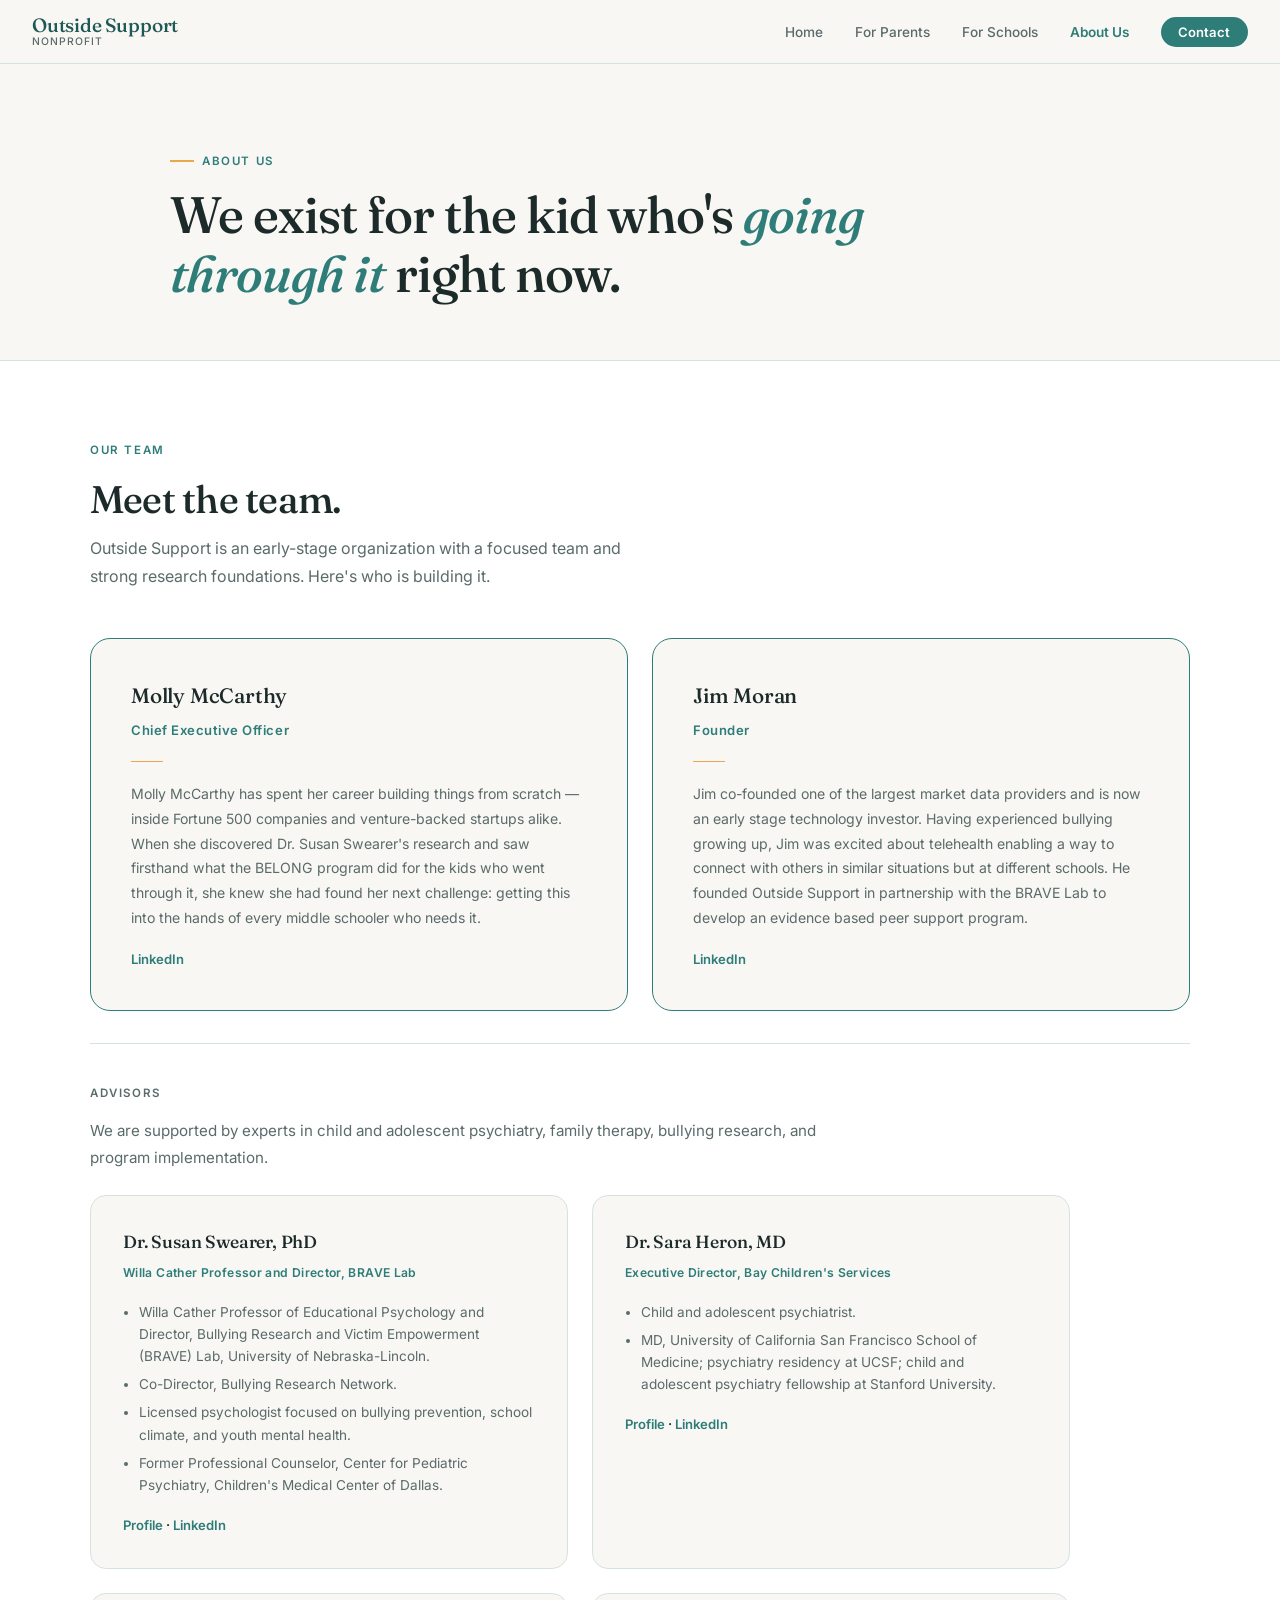
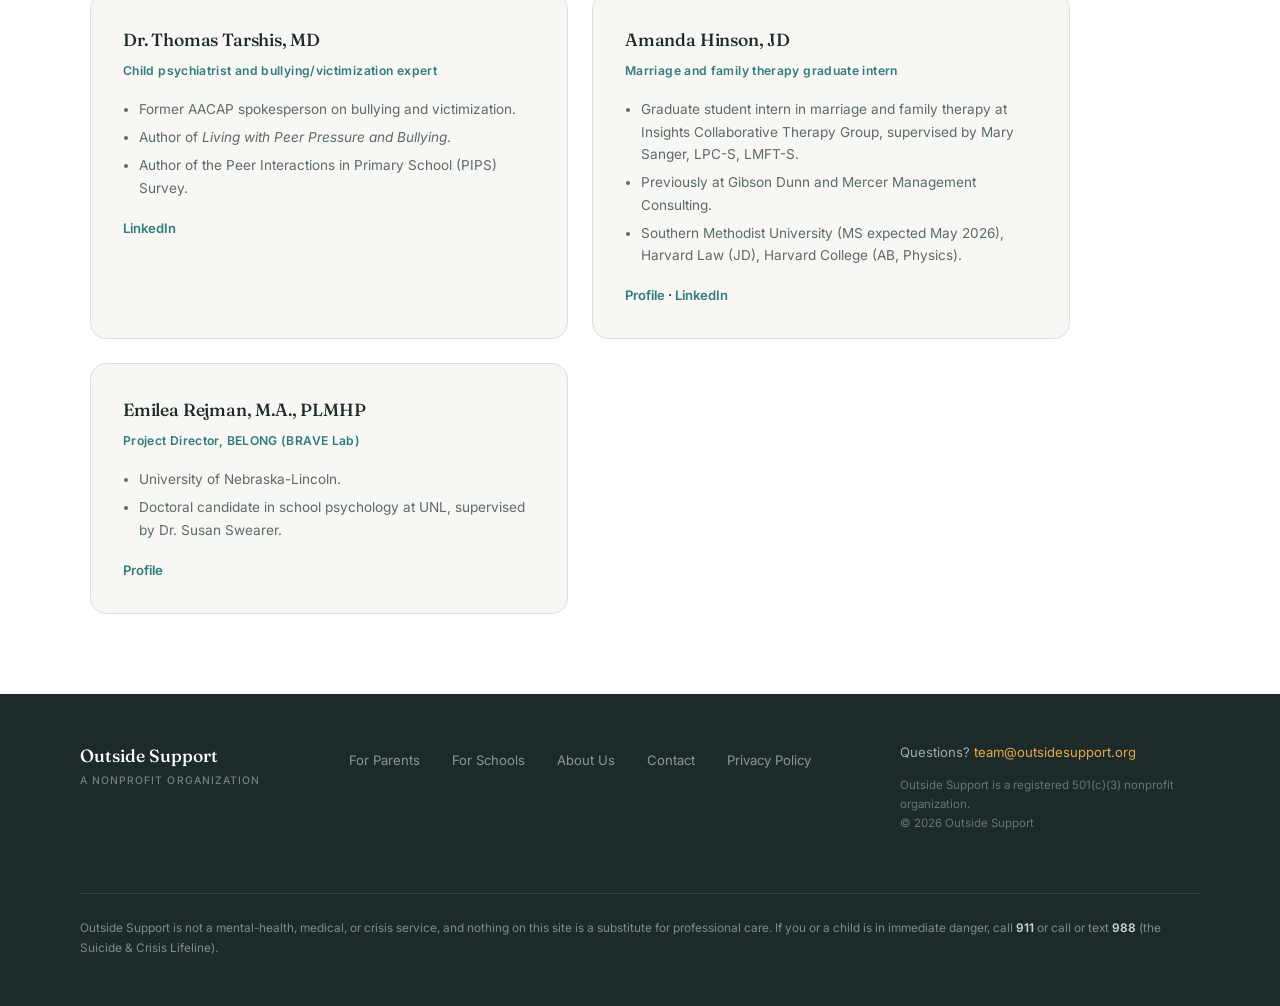
==== outside-support-about.html @ c8a6f2fc "Add crisis / not-a-provider disclaimer band to footer" ====
<!DOCTYPE html>
<html lang="en">
<head>
  <meta charset="UTF-8" />
  <meta name="viewport" content="width=device-width, initial-scale=1.0" />
  <title>About Us — Outside Support</title>
  <link href="https://fonts.googleapis.com/css2?family=Fraunces:ital,opsz,wght@0,9..144,300;0,9..144,500;0,9..144,600;1,9..144,300&family=Inter:wght@300;400;500;600&display=swap" rel="stylesheet" />
  <link rel="icon" type="image/png" href="favicon.png" />
  <link rel="stylesheet" href="contact.css" />
  <script src="contact-config.js" defer></script>
  <script src="contact.js" defer></script>
  <style>
    *, *::before, *::after { box-sizing: border-box; margin: 0; padding: 0; }

    :root {
      --teal:       #2E7D78;
      --teal-dark:  #1F5956;
      --teal-light: #E8F4F3;
      --amber:      #E8A84C;
      --amber-soft: #FDF3E3;
      --off-white:  #F9F7F4;
      --charcoal:   #1C2B2A;
      --mid-gray:   #5A6B6A;
      --rule:       #D4E3E2;
    }

    html { scroll-behavior: smooth; }
    body {
      font-family: 'Inter', sans-serif;
      background: var(--off-white);
      color: var(--charcoal);
      font-size: 16px;
      line-height: 1.6;
      -webkit-font-smoothing: antialiased;
    }

    /* ── NAV ── */
    nav {
      position: fixed;
      top: 0; left: 0; right: 0;
      z-index: 100;
      background: rgba(249,247,244,0.95);
      backdrop-filter: blur(8px);
      border-bottom: 1px solid var(--rule);
      padding: 0 2rem;
      height: 64px;
      display: flex;
      align-items: center;
      justify-content: space-between;
    }
    .nav-logo { display: flex; flex-direction: column; line-height: 1.1; text-decoration: none; }
    .nav-logo-main { font-family: 'Fraunces', serif; font-weight: 500; font-size: 1.2rem; color: var(--teal-dark); letter-spacing: -0.01em; }
    .nav-logo-sub { font-size: 0.65rem; font-weight: 500; letter-spacing: 0.1em; text-transform: uppercase; color: var(--mid-gray); }
    .nav-links { display: flex; align-items: center; gap: 2rem; list-style: none; }
    .nav-links a { text-decoration: none; font-size: 0.85rem; font-weight: 500; color: var(--mid-gray); transition: color 0.2s; }
    .nav-links a:hover { color: var(--teal); }
    .nav-links a.active { color: var(--teal); font-weight: 600; }
    .nav-cta { background: var(--teal); color: #fff !important; padding: 0.45rem 1.1rem; border-radius: 100px; font-size: 0.82rem !important; font-weight: 600 !important; transition: background 0.2s !important; }
    .nav-cta:hover { background: var(--teal-dark) !important; }

    /* ── PAGE HERO ── */
    .page-hero {
      margin-top: 64px;
      padding: 5.5rem 5rem 3.5rem;
      max-width: 1100px;
      margin-left: auto;
      margin-right: auto;
    }
    .page-eyebrow {
      font-size: 0.72rem;
      font-weight: 600;
      letter-spacing: 0.14em;
      text-transform: uppercase;
      color: var(--teal);
      margin-bottom: 1rem;
      display: flex;
      align-items: center;
      gap: 0.5rem;
    }
    .page-eyebrow::before { content: ''; display: block; width: 24px; height: 2px; background: var(--amber); }
    .page-hero h1 {
      font-family: 'Fraunces', serif;
      font-size: clamp(2.2rem, 4vw, 3.2rem);
      font-weight: 500;
      line-height: 1.15;
      letter-spacing: -0.02em;
      color: var(--charcoal);
      max-width: 700px;
      margin-bottom: 0;
    }
    .page-hero h1 em { font-style: italic; color: var(--teal); }

    /* ── TEAM ── */
    .team-wrap {
      background: #fff;
      border-top: 1px solid var(--rule);
      padding: 5rem;
    }
    .team-inner { max-width: 1100px; margin: 0 auto; }
    .section-label {
      font-size: 0.72rem;
      font-weight: 600;
      letter-spacing: 0.14em;
      text-transform: uppercase;
      color: var(--teal);
      margin-bottom: 1rem;
    }
    .section-headline {
      font-family: 'Fraunces', serif;
      font-size: clamp(1.8rem, 3vw, 2.4rem);
      font-weight: 500;
      line-height: 1.2;
      letter-spacing: -0.02em;
      color: var(--charcoal);
      max-width: 580px;
      margin-bottom: 0.75rem;
    }
    .section-sub { font-size: 1rem; color: var(--mid-gray); max-width: 540px; line-height: 1.75; margin-bottom: 3rem; }

    .team-grid { display: grid; grid-template-columns: repeat(2, 1fr); gap: 1.5rem; }

    .team-card {
      background: var(--off-white);
      border: 1px solid var(--rule);
      border-radius: 20px;
      padding: 2.5rem;
      display: flex;
      flex-direction: column;
      gap: 0.5rem;
      transition: box-shadow 0.2s, transform 0.2s;
    }
    .team-card:hover { box-shadow: 0 8px 32px rgba(46,125,120,0.08); transform: translateY(-2px); }
    .team-card.featured { border-color: var(--teal); border-width: 1.5px; }
    .team-name { font-family: 'Fraunces', serif; font-size: 1.3rem; font-weight: 500; color: var(--charcoal); letter-spacing: -0.01em; }
    .team-title { font-size: 0.82rem; font-weight: 600; color: var(--teal); letter-spacing: 0.04em; }
    .team-divider { width: 32px; height: 1.5px; background: var(--amber); margin: 0.75rem 0; }
    .team-bio { font-size: 0.88rem; color: var(--mid-gray); line-height: 1.75; }
    .team-links { margin-top: 0.65rem; font-size: 0.82rem; font-weight: 600; }
    .team-links a { color: var(--teal); text-decoration: none; }
    .team-links a:hover { color: var(--teal-dark); }

    .advisors-section { margin-top: 2rem; }
    .advisors-label {
      font-size: 0.72rem;
      font-weight: 600;
      letter-spacing: 0.14em;
      text-transform: uppercase;
      color: var(--mid-gray);
      margin-bottom: 1.25rem;
      padding-top: 2.5rem;
      border-top: 1px solid var(--rule);
    }
    .advisors-intro { max-width: 760px; font-size: 0.95rem; color: var(--mid-gray); line-height: 1.75; margin: -0.25rem 0 1.5rem; }
    .advisors-grid { display: grid; grid-template-columns: repeat(2, minmax(0, 1fr)); max-width: 980px; gap: 1.5rem; }
    .advisor-card {
      background: var(--off-white);
      border: 1px solid var(--rule);
      border-radius: 16px;
      padding: 2rem;
      display: flex;
      flex-direction: column;
      gap: 0.4rem;
    }
    .advisor-name { font-family: 'Fraunces', serif; font-size: 1.1rem; font-weight: 500; color: var(--charcoal); letter-spacing: -0.01em; }
    .advisor-title { font-size: 0.76rem; font-weight: 600; color: var(--teal); letter-spacing: 0.03em; }
    .advisor-points { margin: 0.75rem 0 0; padding-left: 1rem; color: var(--mid-gray); font-size: 0.85rem; line-height: 1.65; }
    .advisor-points li + li { margin-top: 0.35rem; }
    .advisor-links { margin-top: 0.75rem; font-size: 0.82rem; font-weight: 600; }
    .advisor-links a { color: var(--teal); text-decoration: none; }
    .advisor-links a:hover { color: var(--teal-dark); }

    /* ── FOOTER ── */
    footer { background: var(--charcoal); color: rgba(255,255,255,0.6); padding: 3rem 5rem; display: flex; align-items: flex-start; justify-content: space-between; gap: 2rem; flex-wrap: wrap; }
    .footer-logo { font-family: 'Fraunces', serif; font-size: 1.1rem; font-weight: 500; color: #fff; }
    .footer-logo span { display: block; font-family: 'Inter', sans-serif; font-size: 0.65rem; font-weight: 500; letter-spacing: 0.1em; text-transform: uppercase; color: rgba(255,255,255,0.4); margin-top: 0.2rem; }
    .footer-links { display: flex; gap: 2rem; list-style: none; padding-top: 0.35rem; }
    .footer-links a { text-decoration: none; color: rgba(255,255,255,0.5); font-size: 0.82rem; transition: color 0.2s; }
    .footer-links a:hover { color: #fff; }
    .footer-contact { font-size: 0.82rem; max-width: 300px; }
    .footer-contact a { color: var(--amber); text-decoration: none; }

    /* ── RESPONSIVE ── */
    @media (max-width: 900px) {
      nav { padding: 0.7rem 1.25rem 0.85rem; height: auto; min-height: 64px; flex-wrap: wrap; align-items: flex-start; gap: 0.75rem; }
      .nav-logo { flex: 0 0 100%; }
      .nav-links { display: flex; width: 100%; flex-wrap: wrap; gap: 0.45rem 0.85rem; padding-bottom: 0.1rem; }
      .nav-links a { white-space: nowrap; font-size: 0.76rem; }

      .page-hero { margin-top: 124px; padding: 3.5rem 1.75rem 2.5rem; }
      .team-wrap { padding: 4rem 1.75rem; }
      .team-grid { grid-template-columns: 1fr; }
      .advisors-grid { grid-template-columns: 1fr; }
      footer { padding: 2.5rem 1.75rem; flex-direction: column; align-items: flex-start; gap: 1.5rem; }
      .footer-links { flex-wrap: wrap; gap: 1rem; padding-top: 0; }
    }
  </style>
</head>
<body>

  <!-- NAV -->
  <nav>
    <a href="index.html" class="nav-logo">
      <span class="nav-logo-main">Outside Support</span>
      <span class="nav-logo-sub">Nonprofit</span>
    </a>
    <ul class="nav-links">
      <li><a href="index.html">Home</a></li>
      <li><a href="outside-support-for-parents.html">For Parents</a></li>
      <li><a href="outside-support-for-schools.html">For Schools</a></li>
      <li><a href="outside-support-about.html" class="active">About Us</a></li>
      <li><a href="outside-support-contact.html" class="nav-cta">Contact</a></li>
    </ul>
  </nav>

  <!-- PAGE HERO -->
  <div class="page-hero">
    <div class="page-eyebrow">About Us</div>
    <h1>We exist for the kid who's <em>going through it</em> right now.</h1>
  </div>

  <!-- TEAM -->
  <div class="team-wrap">
    <div class="team-inner">
      <div class="section-label">Our Team</div>
      <h2 class="section-headline">Meet the team.</h2>
      <p class="section-sub">Outside Support is an early-stage organization with a focused team and strong research foundations. Here's who is building it.</p>

      <div class="team-grid">
        <div class="team-card featured">
          <div class="team-name">Molly McCarthy</div>
          <div class="team-title">Chief Executive Officer</div>
          <div class="team-divider"></div>
          <p class="team-bio">Molly McCarthy has spent her career building things from scratch — inside Fortune 500 companies and venture-backed startups alike. When she discovered Dr. Susan Swearer's research and saw firsthand what the BELONG program did for the kids who went through it, she knew she had found her next challenge: getting this into the hands of every middle schooler who needs it.</p>
          <div class="team-links"><a href="https://www.linkedin.com/in/molly-mccarthy-b9b5912/" target="_blank" rel="noopener">LinkedIn</a></div>
        </div>

        <div class="team-card featured">
          <div class="team-name">Jim Moran</div>
          <div class="team-title">Founder</div>
          <div class="team-divider"></div>
          <p class="team-bio">Jim co-founded one of the largest market data providers and is now an early stage technology investor. Having experienced bullying growing up, Jim was excited about telehealth enabling a way to connect with others in similar situations but at different schools. He founded Outside Support in partnership with the BRAVE Lab to develop an evidence based peer support program.</p>
          <div class="team-links"><a href="https://www.linkedin.com/in/jamesdmoran/" target="_blank" rel="noopener">LinkedIn</a></div>
        </div>
      </div>

      <div class="advisors-section">
        <div class="advisors-label">Advisors</div>
        <p class="advisors-intro">We are supported by experts in child and adolescent psychiatry, family therapy, bullying research, and program implementation.</p>
        <div class="advisors-grid">

          <div class="advisor-card">
            <div class="advisor-name">Dr. Susan Swearer, PhD</div>
            <div class="advisor-title">Willa Cather Professor and Director, BRAVE Lab</div>
            <ul class="advisor-points">
              <li>Willa Cather Professor of Educational Psychology and Director, Bullying Research and Victim Empowerment (BRAVE) Lab, University of Nebraska-Lincoln.</li>
              <li>Co-Director, Bullying Research Network.</li>
              <li>Licensed psychologist focused on bullying prevention, school climate, and youth mental health.</li>
              <li>Former Professional Counselor, Center for Pediatric Psychiatry, Children's Medical Center of Dallas.</li>
            </ul>
            <div class="advisor-links"><a href="https://cehs.unl.edu/edpsych/person/susan-swearer/" target="_blank" rel="noopener">Profile</a> &middot; <a href="https://www.linkedin.com/in/susan-swearer-46585037/" target="_blank" rel="noopener">LinkedIn</a></div>
          </div>

          <div class="advisor-card">
            <div class="advisor-name">Dr. Sara Heron, MD</div>
            <div class="advisor-title">Executive Director, Bay Children's Services</div>
            <ul class="advisor-points">
              <li>Child and adolescent psychiatrist.</li>
              <li>MD, University of California San Francisco School of Medicine; psychiatry residency at UCSF; child and adolescent psychiatry fellowship at Stanford University.</li>
            </ul>
            <div class="advisor-links"><a href="https://baychildren.org/providers" target="_blank" rel="noopener">Profile</a> &middot; <a href="https://www.linkedin.com/in/sara-heron-445b471b9/" target="_blank" rel="noopener">LinkedIn</a></div>
          </div>

          <div class="advisor-card">
            <div class="advisor-name">Dr. Thomas Tarshis, MD</div>
            <div class="advisor-title">Child psychiatrist and bullying/victimization expert</div>
            <ul class="advisor-points">
              <li>Former AACAP spokesperson on bullying and victimization.</li>
              <li>Author of <em>Living with Peer Pressure and Bullying</em>.</li>
              <li>Author of the Peer Interactions in Primary School (PIPS) Survey.</li>
            </ul>
            <div class="advisor-links"><a href="https://www.linkedin.com/in/thomas-tarshis-116a204/" target="_blank" rel="noopener">LinkedIn</a></div>
          </div>

          <div class="advisor-card">
            <div class="advisor-name">Amanda Hinson, JD</div>
            <div class="advisor-title">Marriage and family therapy graduate intern</div>
            <ul class="advisor-points">
              <li>Graduate student intern in marriage and family therapy at Insights Collaborative Therapy Group, supervised by Mary Sanger, LPC-S, LMFT-S.</li>
              <li>Previously at Gibson Dunn and Mercer Management Consulting.</li>
              <li>Southern Methodist University (MS expected May 2026), Harvard Law (JD), Harvard College (AB, Physics).</li>
            </ul>
            <div class="advisor-links"><a href="https://www.insightstherapy.com/therapists/amanda-hinson" target="_blank" rel="noopener">Profile</a> &middot; <a href="https://www.linkedin.com/in/amandasharp/" target="_blank" rel="noopener">LinkedIn</a></div>
          </div>

          <div class="advisor-card">
            <div class="advisor-name">Emilea Rejman, M.A., PLMHP</div>
            <div class="advisor-title">Project Director, BELONG (BRAVE Lab)</div>
            <ul class="advisor-points">
              <li>University of Nebraska-Lincoln.</li>
              <li>Doctoral candidate in school psychology at UNL, supervised by Dr. Susan Swearer.</li>
            </ul>
            <div class="advisor-links"><a href="https://bravelab.unl.edu/sites/unl.edu.cehs.brave-lab/files/media/file/Rejman%20CV%202024-4.pdf" target="_blank" rel="noopener">Profile</a></div>
          </div>

        </div>
      </div>
    </div>
  </div>

  <!-- FOOTER -->
  <footer>
    <div class="footer-logo">
      Outside Support
      <span>A nonprofit organization</span>
    </div>
    <ul class="footer-links">
      <li><a href="outside-support-for-parents.html">For Parents</a></li>
      <li><a href="outside-support-for-schools.html">For Schools</a></li>
      <li><a href="outside-support-about.html">About Us</a></li>
      <li><a href="outside-support-contact.html">Contact</a></li>
      <li><a href="privacy.html">Privacy Policy</a></li>
    </ul>
    <div class="footer-contact">
      Questions? <a href="mailto:team@outsidesupport.org">team@outsidesupport.org</a>
      <div class="footer-legal">
        Outside Support is a registered 501(c)(3) nonprofit organization.<br>
        &copy; 2026 Outside Support
      </div>
    </div>
    <div class="footer-disclaimer">
      Outside Support is not a mental-health, medical, or crisis service, and nothing on this site is a substitute for professional care. If you or a child is in immediate danger, call <a href="tel:911">911</a> or call or text <a href="tel:988">988</a> (the Suicide &amp; Crisis Lifeline).
    </div>
  </footer>

</body>
</html>
---- contact.css ----
/* ── EMAIL CAPTURE FORM (shared) ── */
.email-capture-form {
  display: flex;
  gap: 0.75rem;
  align-items: stretch;
}

.email-capture-form input[type="email"] {
  flex: 1;
  min-width: 0;
  border: 1px solid var(--rule);
  border-radius: 100px;
  background: var(--off-white);
  color: var(--charcoal);
  font-family: 'Inter', sans-serif;
  font-size: 0.95rem;
  padding: 0.95rem 1.2rem;
  outline: none;
}

.email-capture-form input[type="email"]:focus {
  border-color: var(--teal);
  box-shadow: 0 0 0 3px rgba(46,125,120,0.1);
}

.email-capture-form button {
  border: 0;
  border-radius: 100px;
  background: var(--teal);
  color: #fff;
  cursor: pointer;
  font-family: 'Inter', sans-serif;
  font-size: 0.9rem;
  font-weight: 700;
  padding: 0.95rem 1.5rem;
  transition: background 0.2s, transform 0.15s;
  white-space: nowrap;
}

.email-capture-form button:hover { background: var(--teal-dark); transform: translateY(-1px); }
.email-capture-form button:disabled { opacity: 0.6; cursor: default; transform: none; }

.email-capture-status {
  color: var(--mid-gray);
  font-size: 0.86rem;
  margin-top: 0.85rem;
  min-height: 1.4rem;
}
.email-capture-status a { color: var(--teal); font-weight: 600; }

.email-capture-note {
  font-size: 0.76rem;
  color: var(--mid-gray);
  margin-top: 0.75rem;
}

/* ── WAITLIST BAND (Home / Parents / Schools) ── */
.waitlist-band {
  background: #fff;
  border-top: 1px solid var(--rule);
  padding: 5rem;
  scroll-margin-top: 84px;
}

.waitlist-inner {
  max-width: 620px;
  margin: 0 auto;
  text-align: center;
}

.waitlist-inner .section-label { color: var(--teal); }

.waitlist-inner h2 {
  font-family: 'Fraunces', serif;
  font-size: clamp(1.6rem, 2.6vw, 2.1rem);
  font-weight: 500;
  line-height: 1.2;
  letter-spacing: -0.02em;
  color: var(--charcoal);
  margin-bottom: 0.85rem;
}

.waitlist-inner > p {
  color: var(--mid-gray);
  line-height: 1.75;
  margin-bottom: 1.75rem;
}

.waitlist-inner .email-capture-form { max-width: 480px; margin: 0 auto; }
.waitlist-inner .email-capture-status { text-align: center; }
.waitlist-inner .email-capture-note { text-align: center; }

/* Inline waitlist used inside enroll/referral CTA blocks */
.referral-waitlist { max-width: 640px; margin: 0 auto; }
.referral-waitlist p { color: var(--mid-gray); font-size: 0.95rem; line-height: 1.75; margin: 0 0 1rem; }
.referral-waitlist .email-capture-form { max-width: 520px; margin: 0 auto; }
.referral-waitlist .email-capture-status { text-align: center; }

/* ── CONTACT PAGE ── */
.contact-grid {
  max-width: 1100px;
  margin: 0 auto;
  padding: 0 5rem 6rem;
  display: grid;
  grid-template-columns: 1fr 1fr;
  gap: 4rem;
  align-items: start;
}

.contact-panel {
  background: #fff;
  border: 1px solid var(--rule);
  border-radius: 20px;
  padding: 2.5rem;
}

.contact-panel h2 {
  font-family: 'Fraunces', serif;
  font-size: 1.35rem;
  font-weight: 500;
  color: var(--charcoal);
  letter-spacing: -0.01em;
  margin-bottom: 0.6rem;
}

.contact-panel p {
  font-size: 0.92rem;
  color: var(--mid-gray);
  line-height: 1.75;
  margin-bottom: 1.5rem;
}

.contact-panel .email-capture-form { max-width: 100%; }

.contact-direct { display: flex; flex-direction: column; gap: 2rem; }

.contact-direct-item { padding-bottom: 1.75rem; border-bottom: 1px solid var(--rule); }
.contact-direct-item:last-child { border-bottom: none; padding-bottom: 0; }

.contact-direct-label {
  font-size: 0.72rem;
  font-weight: 600;
  letter-spacing: 0.14em;
  text-transform: uppercase;
  color: var(--teal);
  margin-bottom: 0.6rem;
}

.contact-direct-item p { font-size: 0.92rem; color: var(--mid-gray); line-height: 1.75; }
.contact-direct-item a { color: var(--teal); font-weight: 600; text-decoration: none; }
.contact-direct-item a:hover { color: var(--teal-dark); }

/* ── FOOTER LEGAL LINE ── */
.footer-legal {
  margin-top: 0.85rem;
  font-size: 0.72rem;
  line-height: 1.65;
  color: rgba(255,255,255,0.35);
}

/* ── RESPONSIVE ── */
@media (max-width: 900px) {
  .waitlist-band { padding: 3.5rem 1.75rem; scroll-margin-top: 132px; }
  .contact-grid { grid-template-columns: 1fr; gap: 2rem; padding: 0 1.75rem 4rem; }
  .contact-panel { padding: 2rem; }
}

@media (max-width: 520px) {
  .email-capture-form { flex-direction: column; }
  .email-capture-form button { width: 100%; }
}

/* ── FOOTER CRISIS / DISCLAIMER BAND ── */
.footer-disclaimer {
  flex: 0 0 100%;
  margin-top: 1.75rem;
  padding-top: 1.5rem;
  border-top: 1px solid rgba(255,255,255,0.1);
  font-size: 0.74rem;
  line-height: 1.7;
  color: rgba(255,255,255,0.45);
}
.footer-disclaimer strong { color: rgba(255,255,255,0.75); font-weight: 600; }
.footer-disclaimer a { color: rgba(255,255,255,0.8); font-weight: 600; text-decoration: none; white-space: nowrap; }
.footer-disclaimer a:hover { color: #fff; }
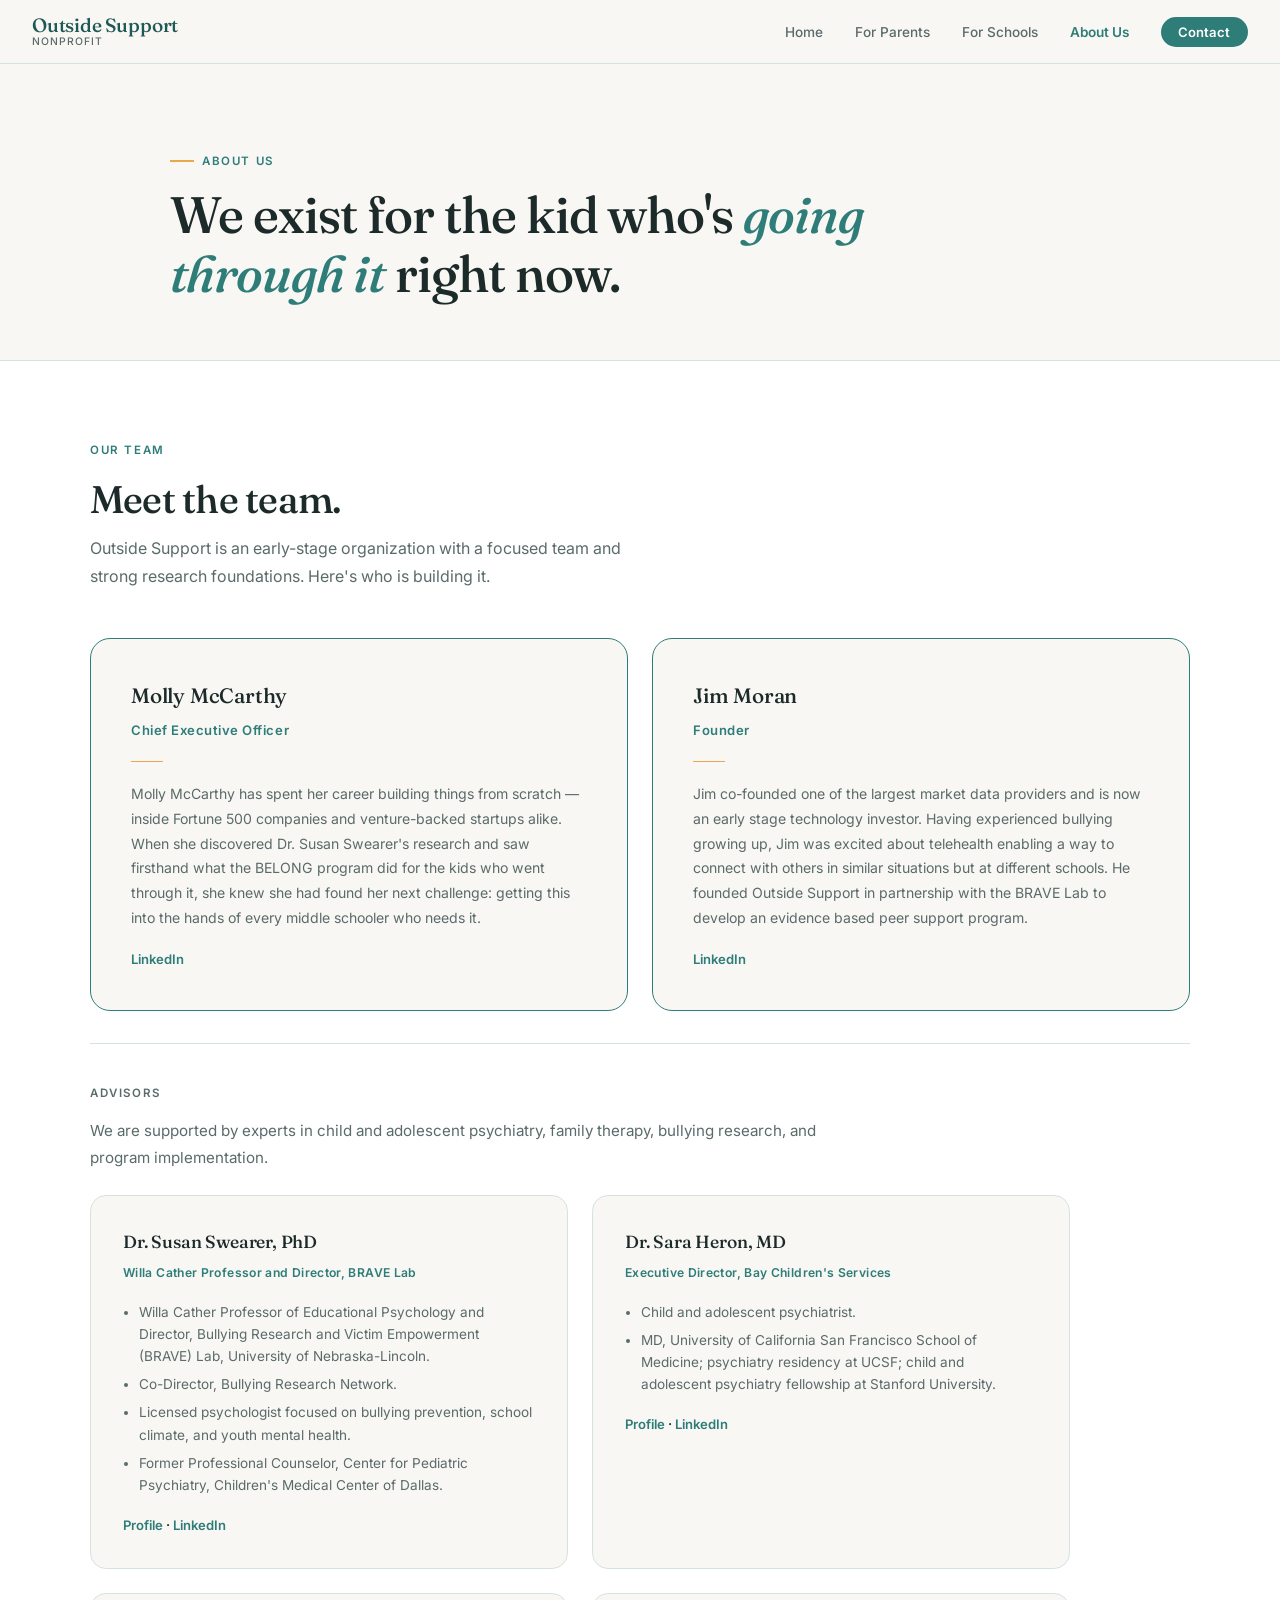
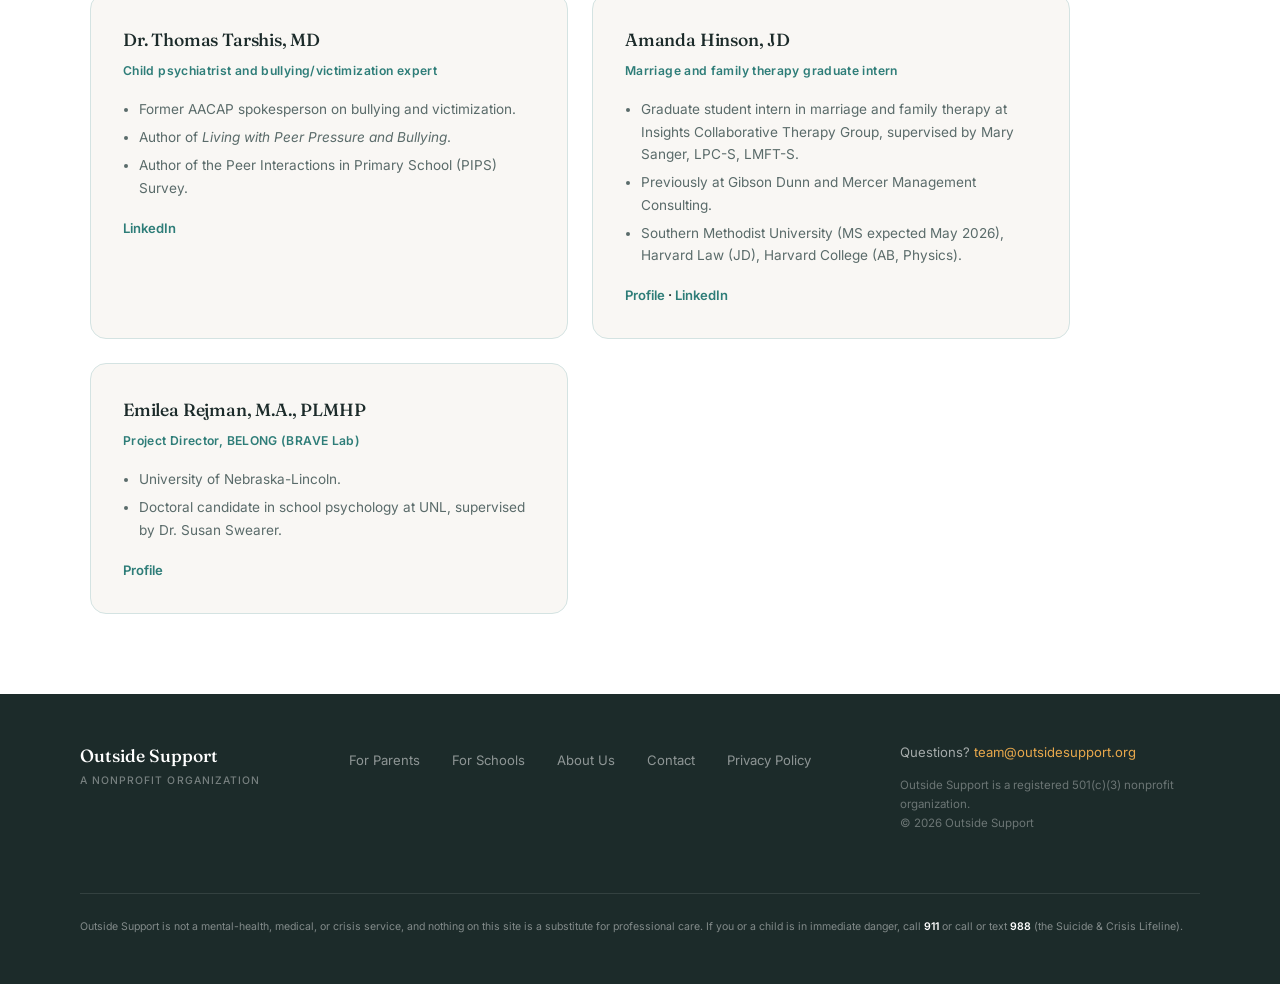
==== commit b379ccf8: "Footer disclaimer: white crisis numbers, smaller line, cache-bust CSS" ====
--- a/outside-support-about.html
+++ b/outside-support-about.html
@@ -6,7 +6,7 @@
   <title>About Us — Outside Support</title>
   <link href="https://fonts.googleapis.com/css2?family=Fraunces:ital,opsz,wght@0,9..144,300;0,9..144,500;0,9..144,600;1,9..144,300&family=Inter:wght@300;400;500;600&display=swap" rel="stylesheet" />
   <link rel="icon" type="image/png" href="favicon.png" />
-  <link rel="stylesheet" href="contact.css" />
+  <link rel="stylesheet" href="contact.css?v=2" />
   <script src="contact-config.js" defer></script>
   <script src="contact.js" defer></script>
   <style>
@@ -328,7 +328,7 @@
       </div>
     </div>
     <div class="footer-disclaimer">
-      Outside Support is not a mental-health, medical, or crisis service, and nothing on this site is a substitute for professional care. If you or a child is in immediate danger, call <a href="tel:911">911</a> or call or text <a href="tel:988">988</a> (the Suicide &amp; Crisis Lifeline).
+      Outside Support is not a mental-health, medical, or crisis service, and nothing on this site is a substitute for professional care. If you or a child is in immediate danger, call <a href="tel:911" style="color:#fff">911</a> or call or text <a href="tel:988" style="color:#fff">988</a> (the Suicide &amp; Crisis Lifeline).
     </div>
   </footer>
 
--- a/contact.css
+++ b/contact.css
@@ -176,10 +176,10 @@
   margin-top: 1.75rem;
   padding-top: 1.5rem;
   border-top: 1px solid rgba(255,255,255,0.1);
-  font-size: 0.74rem;
+  font-size: 0.66rem;
   line-height: 1.7;
   color: rgba(255,255,255,0.45);
 }
 .footer-disclaimer strong { color: rgba(255,255,255,0.75); font-weight: 600; }
-.footer-disclaimer a { color: rgba(255,255,255,0.8); font-weight: 600; text-decoration: none; white-space: nowrap; }
+.footer-disclaimer a { color: #fff; font-weight: 600; text-decoration: none; white-space: nowrap; }
 .footer-disclaimer a:hover { color: #fff; }
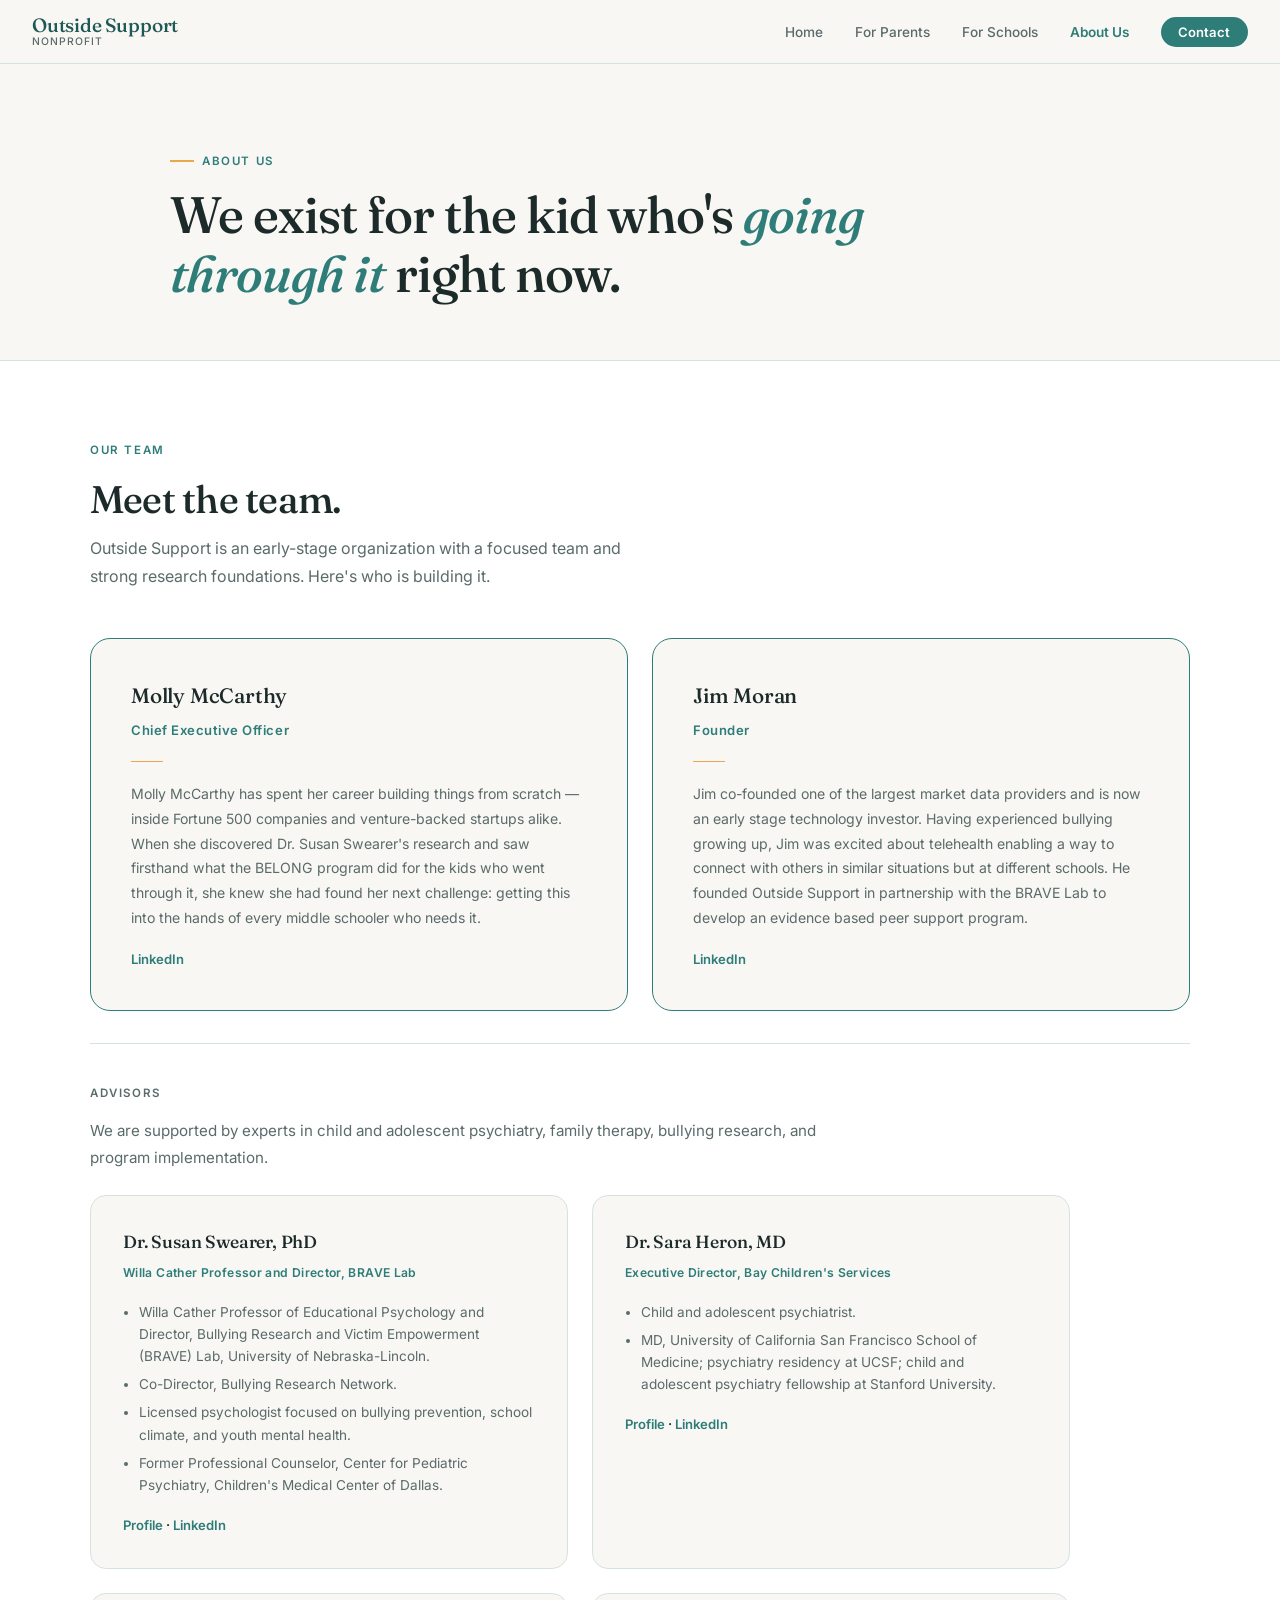
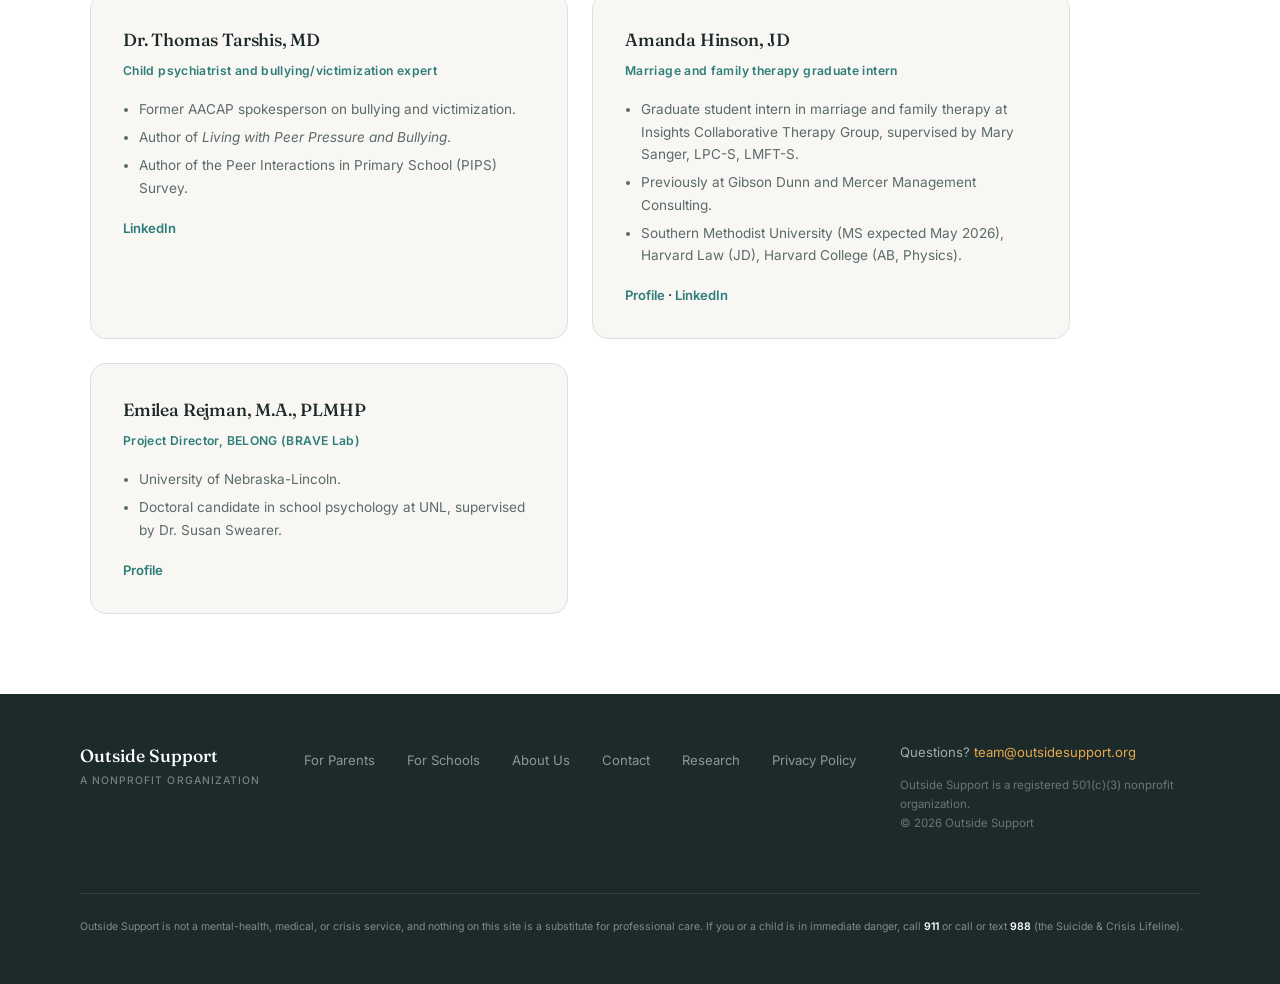
==== commit 82aec4d9: "Add research references page, link from 1-in-5 footnote and footers" ====
--- a/outside-support-about.html
+++ b/outside-support-about.html
@@ -318,6 +318,7 @@
       <li><a href="outside-support-for-schools.html">For Schools</a></li>
       <li><a href="outside-support-about.html">About Us</a></li>
       <li><a href="outside-support-contact.html">Contact</a></li>
+      <li><a href="research.html">Research</a></li>
       <li><a href="privacy.html">Privacy Policy</a></li>
     </ul>
     <div class="footer-contact">
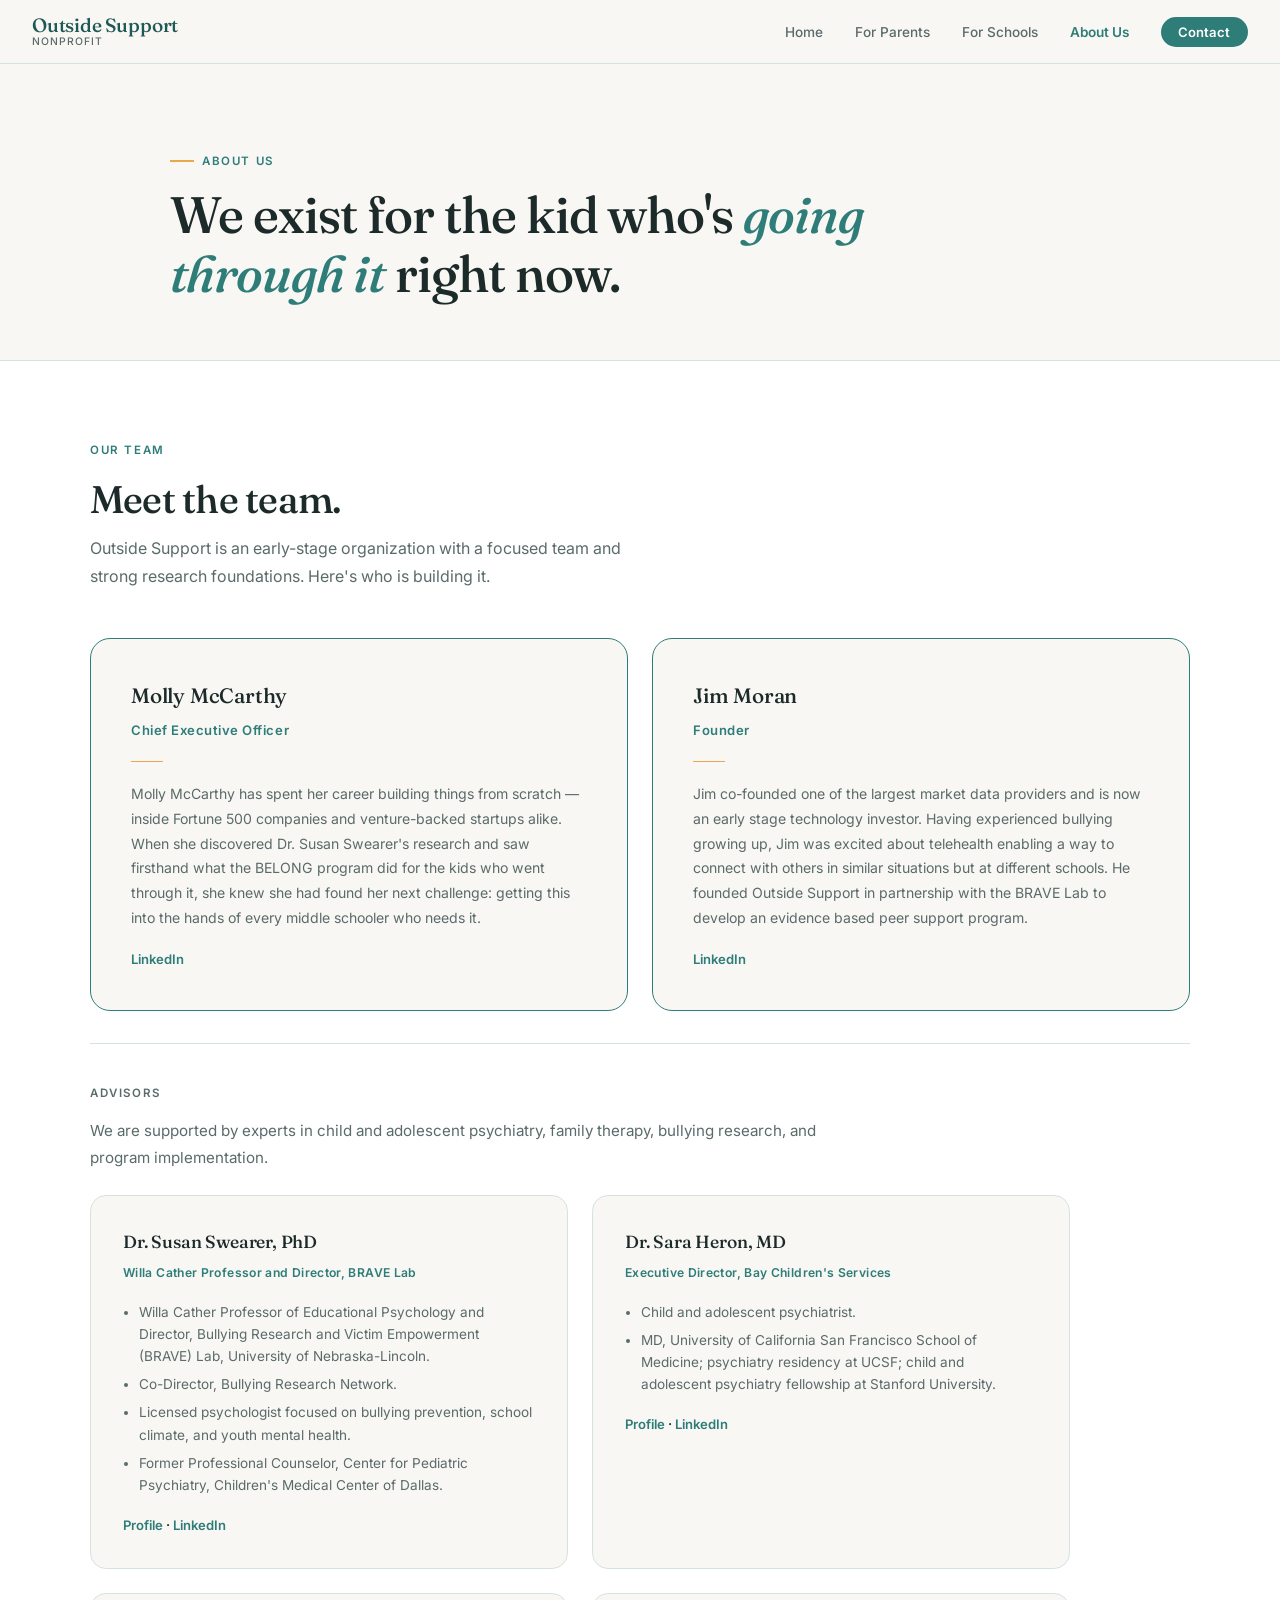
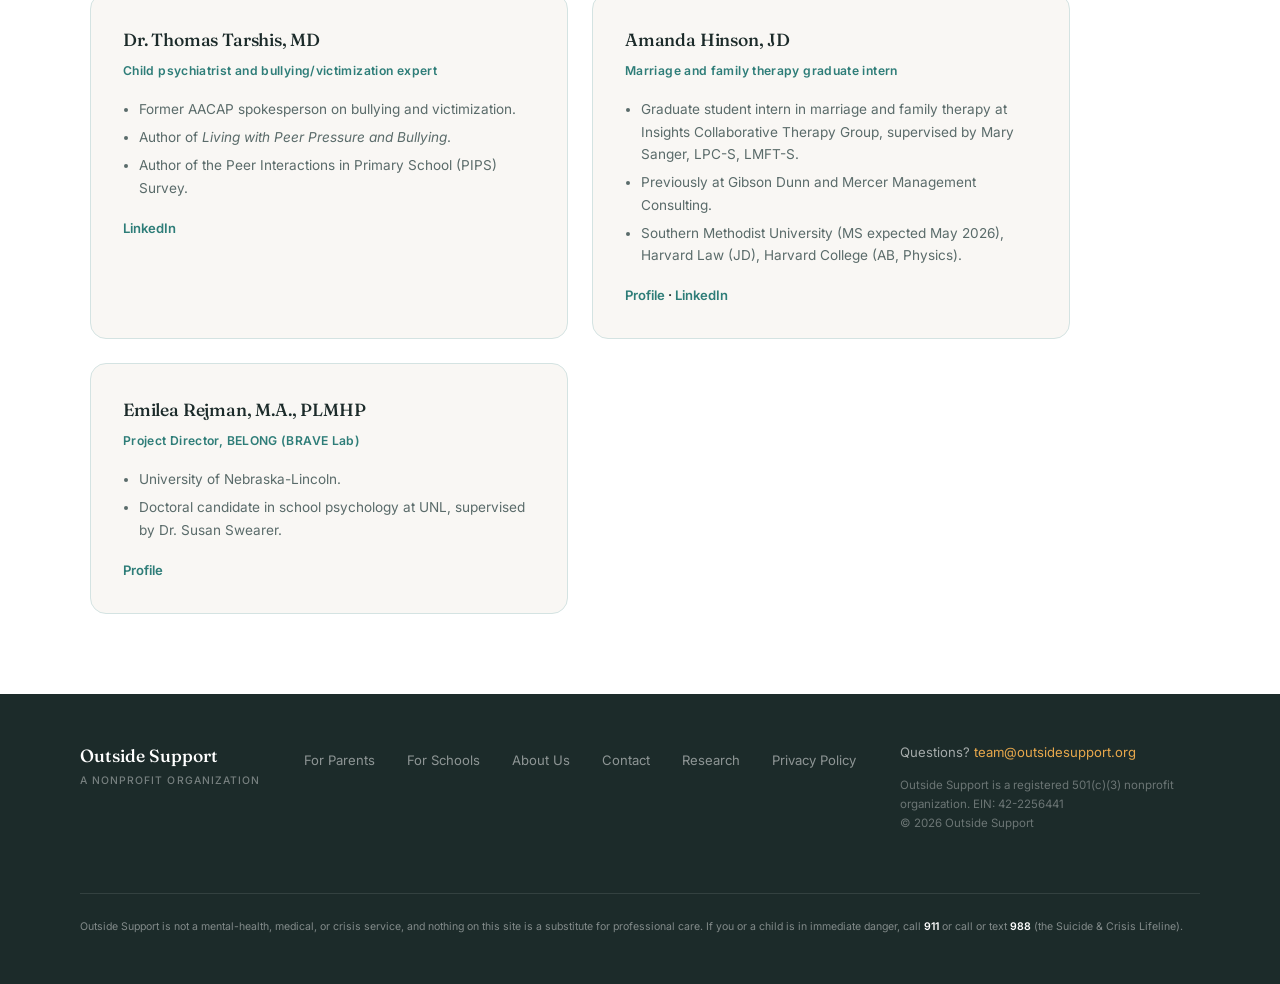
==== commit 15e45a8d: "Add files via upload Parents referral form + EIN footer" ====
--- a/outside-support-about.html
+++ b/outside-support-about.html
@@ -6,7 +6,7 @@
   <title>About Us — Outside Support</title>
   <link href="https://fonts.googleapis.com/css2?family=Fraunces:ital,opsz,wght@0,9..144,300;0,9..144,500;0,9..144,600;1,9..144,300&family=Inter:wght@300;400;500;600&display=swap" rel="stylesheet" />
   <link rel="icon" type="image/png" href="favicon.png" />
-  <link rel="stylesheet" href="contact.css?v=2" />
+  <link rel="stylesheet" href="contact.css?v=3" />
   <script src="contact-config.js" defer></script>
   <script src="contact.js" defer></script>
   <style>
@@ -324,7 +324,7 @@
     <div class="footer-contact">
       Questions? <a href="mailto:team@outsidesupport.org">team@outsidesupport.org</a>
       <div class="footer-legal">
-        Outside Support is a registered 501(c)(3) nonprofit organization.<br>
+        Outside Support is a registered 501(c)(3) nonprofit organization. EIN: 42-2256441<br>
         &copy; 2026 Outside Support
       </div>
     </div>
--- a/contact.css
+++ b/contact.css
@@ -183,3 +183,58 @@
 .footer-disclaimer strong { color: rgba(255,255,255,0.75); font-weight: 600; }
 .footer-disclaimer a { color: #fff; font-weight: 600; text-decoration: none; white-space: nowrap; }
 .footer-disclaimer a:hover { color: #fff; }
+
+/* ── REFERRAL / INTEREST FORM (progressive disclosure) ── */
+.referral-toggle { margin: 0.5rem auto 0; }
+.referral-form { max-width: 460px; margin: 2rem auto 0; text-align: left; }
+.referral-field { margin-bottom: 1.1rem; }
+.referral-field label {
+  display: block;
+  font-size: 0.82rem;
+  font-weight: 600;
+  color: var(--charcoal);
+  margin-bottom: 0.4rem;
+}
+.referral-field input,
+.referral-field select {
+  width: 100%;
+  border: 1px solid var(--rule);
+  border-radius: 10px;
+  background: var(--off-white);
+  color: var(--charcoal);
+  font-family: 'Inter', sans-serif;
+  font-size: 0.95rem;
+  padding: 0.8rem 1rem;
+  outline: none;
+}
+.referral-field input:focus,
+.referral-field select:focus {
+  border-color: var(--teal);
+  box-shadow: 0 0 0 3px rgba(46,125,120,0.1);
+}
+.referral-note { font-size: 0.76rem; color: var(--mid-gray); margin-top: 0.4rem; }
+.referral-form button[type="submit"] {
+  width: 100%;
+  border: 0;
+  border-radius: 100px;
+  background: var(--teal);
+  color: #fff;
+  cursor: pointer;
+  font-family: 'Inter', sans-serif;
+  font-size: 0.95rem;
+  font-weight: 700;
+  padding: 0.9rem 1.5rem;
+  margin-top: 0.5rem;
+  transition: background 0.2s, transform 0.15s;
+}
+.referral-form button[type="submit"]:hover { background: var(--teal-dark); transform: translateY(-1px); }
+.referral-form button[type="submit"]:disabled { opacity: 0.6; cursor: default; transform: none; }
+.referral-status {
+  max-width: 460px;
+  margin: 1.25rem auto 0;
+  color: var(--charcoal);
+  font-size: 0.95rem;
+  line-height: 1.6;
+  min-height: 1.4rem;
+}
+.referral-status a { color: var(--teal); font-weight: 600; }
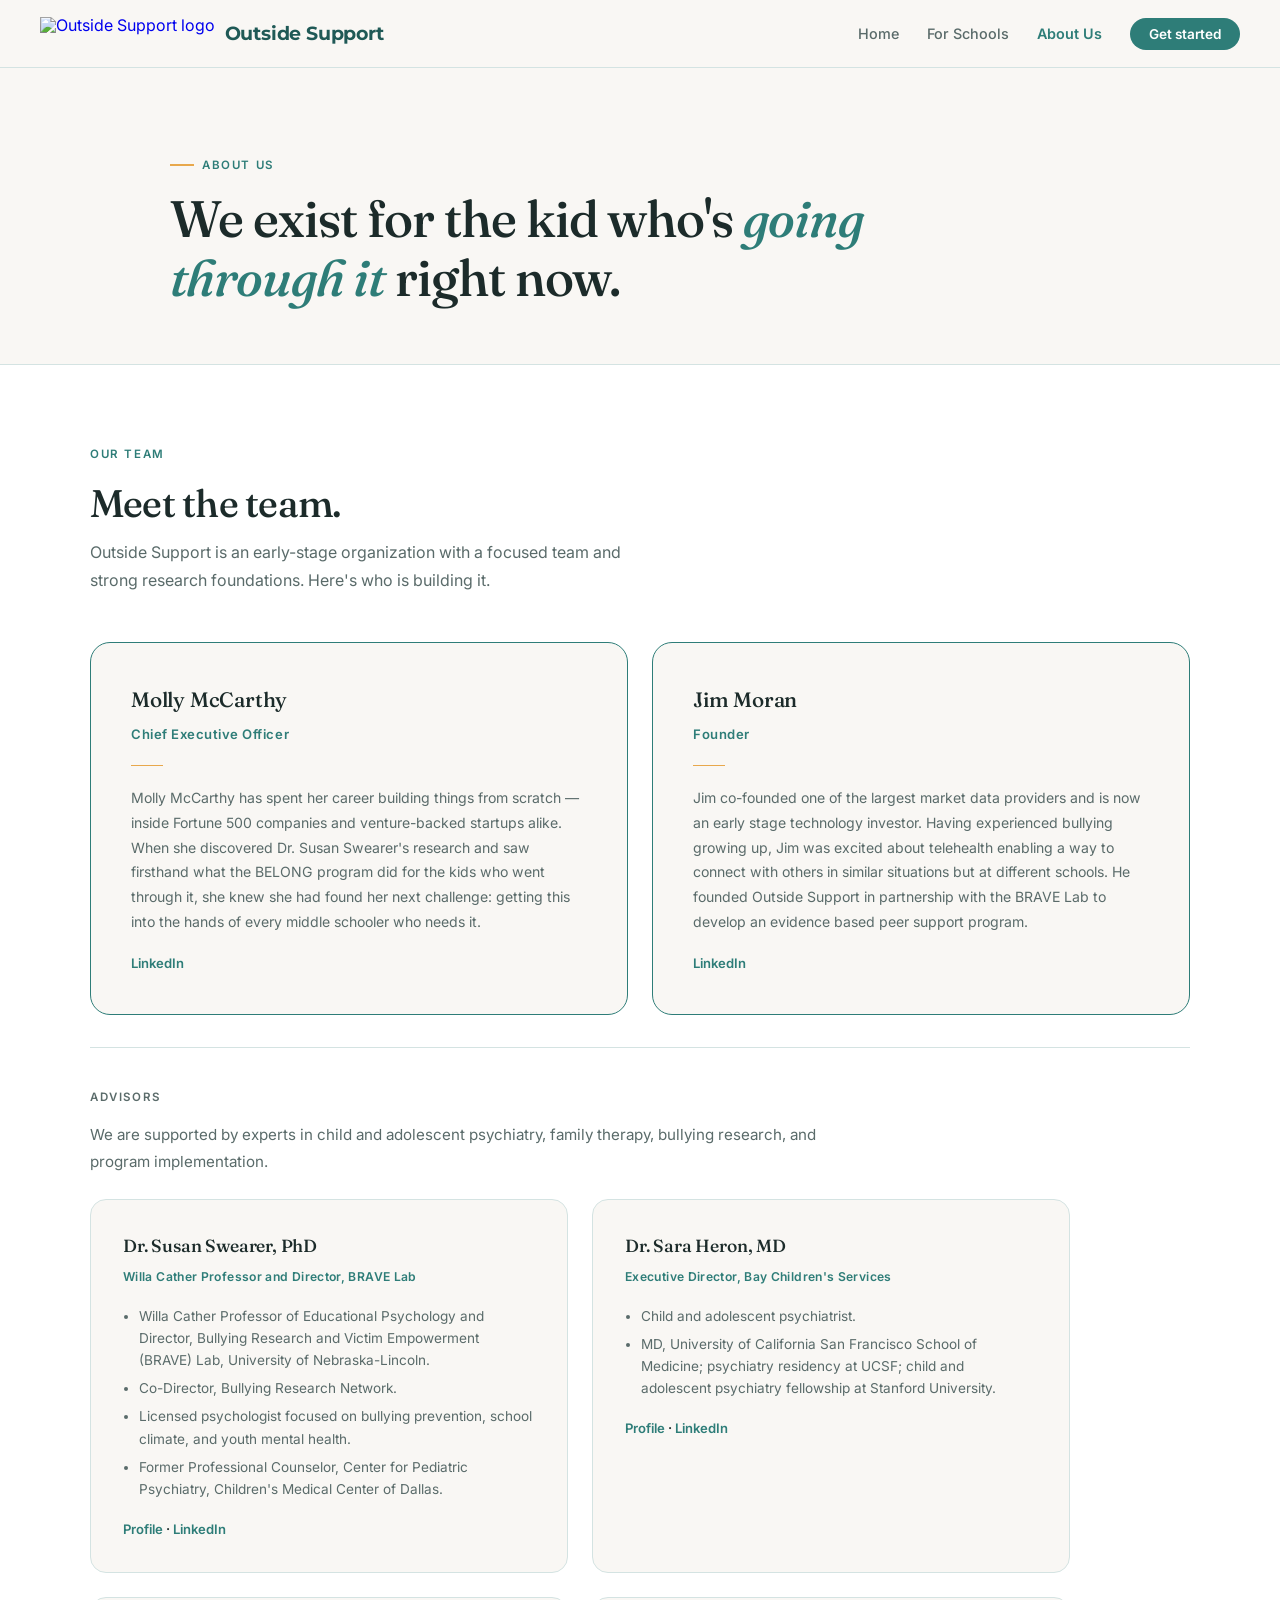
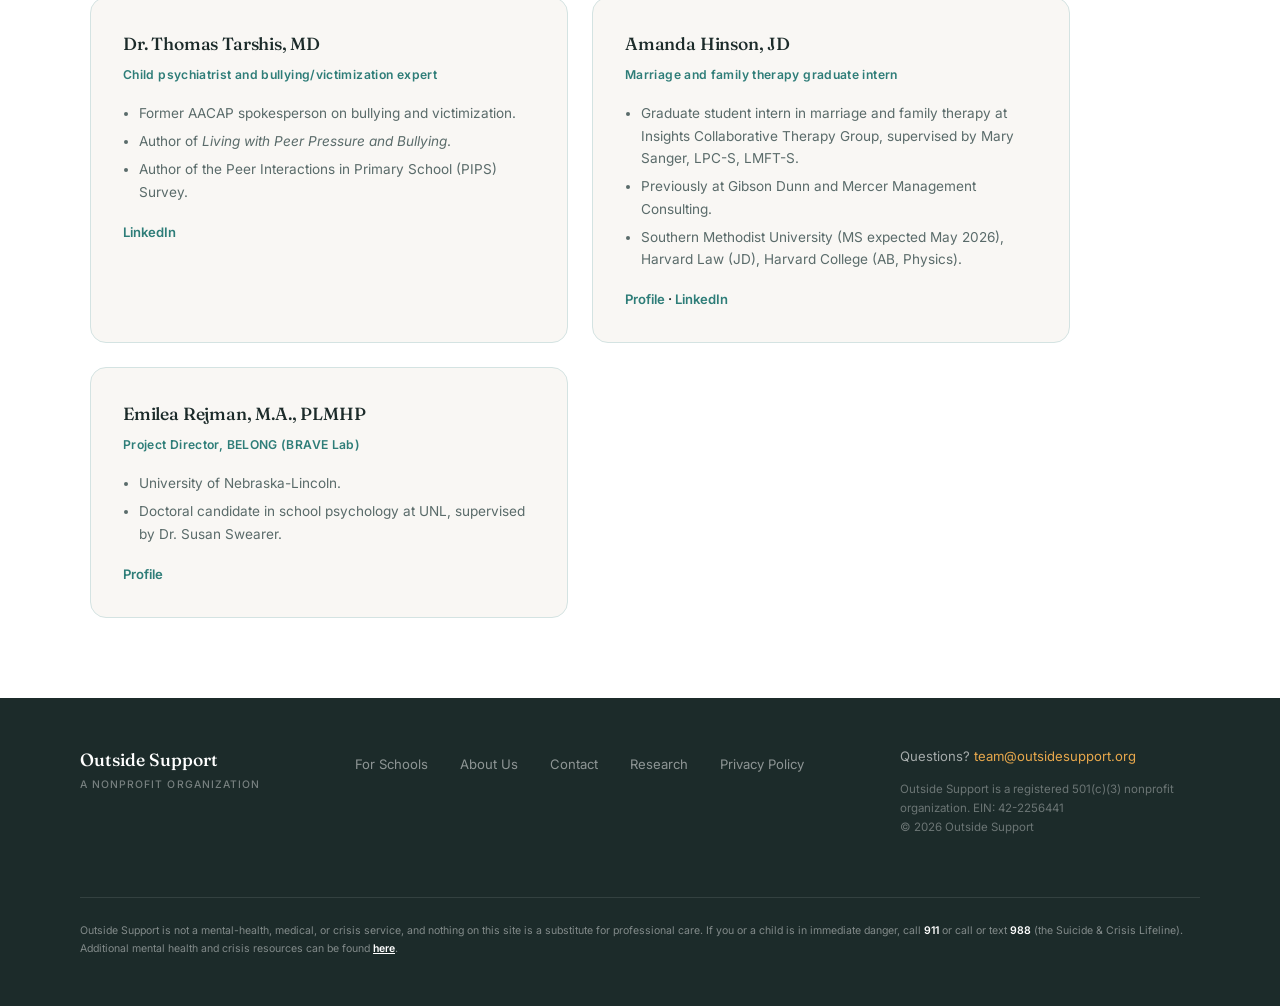
==== commit b61c6cd5: "Add files via upload" ====
--- a/outside-support-about.html
+++ b/outside-support-about.html
@@ -4,9 +4,9 @@
   <meta charset="UTF-8" />
   <meta name="viewport" content="width=device-width, initial-scale=1.0" />
   <title>About Us — Outside Support</title>
-  <link href="https://fonts.googleapis.com/css2?family=Fraunces:ital,opsz,wght@0,9..144,300;0,9..144,500;0,9..144,600;1,9..144,300&family=Inter:wght@300;400;500;600&display=swap" rel="stylesheet" />
+  <link href="https://fonts.googleapis.com/css2?family=Fraunces:ital,opsz,wght@0,9..144,300;0,9..144,500;0,9..144,600;1,9..144,300&family=Inter:wght@300;400;500;600&family=Montserrat:wght@600;700&display=swap" rel="stylesheet" />
   <link rel="icon" type="image/png" href="favicon.png" />
-  <link rel="stylesheet" href="contact.css?v=3" />
+  <link rel="stylesheet" href="contact.css?v=4" />
   <script src="contact-config.js" defer></script>
   <script src="contact.js" defer></script>
   <style>
@@ -193,22 +193,39 @@
       footer { padding: 2.5rem 1.75rem; flex-direction: column; align-items: flex-start; gap: 1.5rem; }
       .footer-links { flex-wrap: wrap; gap: 1rem; padding-top: 0; }
     }
-  </style>
+  
+/* === Unified site nav (matches homepage) === */
+nav{position:sticky;top:0;left:auto;right:auto;z-index:100;background:rgba(249,247,244,0.96);backdrop-filter:blur(8px);border-bottom:1px solid var(--rule);padding:0 2.5rem;height:68px;min-height:0;display:flex;align-items:center;justify-content:space-between;flex-wrap:nowrap;gap:0;}
+.nav-logo{display:flex;flex-direction:row;align-items:center;gap:.6rem;flex:0 0 auto;text-decoration:none;line-height:1.1;}
+.nav-logo img{height:34px;width:auto;}
+.nav-logo .nm{font-family:'Montserrat',sans-serif;font-weight:700;letter-spacing:-.01em;font-size:1.2rem;color:var(--teal-dark);}
+.nav-links{display:flex;align-items:center;gap:1.75rem;list-style:none;width:auto;flex-wrap:nowrap;padding-bottom:0;}
+.nav-links a{text-decoration:none;font-size:.9rem;font-weight:500;color:var(--mid-gray);cursor:pointer;white-space:nowrap;transition:color .2s;}
+.nav-links a:hover{color:var(--teal);}
+.nav-links a.active{color:var(--teal);font-weight:600;}
+.nav-cta{background:var(--teal);color:#fff !important;padding:.5rem 1.2rem;border-radius:100px;font-size:.85rem !important;font-weight:600 !important;}
+.nav-cta:hover{background:var(--teal-dark) !important;}
+.page-hero{margin-top:0 !important;}
+@media (max-width:900px){
+  nav{flex-wrap:wrap;height:auto;min-height:0;padding:.7rem 1.25rem;gap:.5rem;align-items:center;}
+  .nav-logo{flex:0 0 auto;}
+  .nav-links{width:100%;flex-wrap:wrap;gap:.45rem .9rem;}
+  .nav-links a{font-size:.8rem;}
+  .page-hero{margin-top:0 !important;}
+}
+
+</style>
 </head>
 <body>
 
   <!-- NAV -->
   <nav>
-    <a href="index.html" class="nav-logo">
-      <span class="nav-logo-main">Outside Support</span>
-      <span class="nav-logo-sub">Nonprofit</span>
-    </a>
+    <a href="index.html" class="nav-logo"><img src="brand-logo.png?v=1" alt="Outside Support logo"><span class="nm">Outside Support</span></a>
     <ul class="nav-links">
       <li><a href="index.html">Home</a></li>
-      <li><a href="outside-support-for-parents.html">For Parents</a></li>
       <li><a href="outside-support-for-schools.html">For Schools</a></li>
       <li><a href="outside-support-about.html" class="active">About Us</a></li>
-      <li><a href="outside-support-contact.html" class="nav-cta">Contact</a></li>
+      <li><a class="nav-cta" href="index.html#form">Get started</a></li>
     </ul>
   </nav>
 
@@ -314,7 +331,6 @@
       <span>A nonprofit organization</span>
     </div>
     <ul class="footer-links">
-      <li><a href="outside-support-for-parents.html">For Parents</a></li>
       <li><a href="outside-support-for-schools.html">For Schools</a></li>
       <li><a href="outside-support-about.html">About Us</a></li>
       <li><a href="outside-support-contact.html">Contact</a></li>
@@ -329,7 +345,7 @@
       </div>
     </div>
     <div class="footer-disclaimer">
-      Outside Support is not a mental-health, medical, or crisis service, and nothing on this site is a substitute for professional care. If you or a child is in immediate danger, call <a href="tel:911" style="color:#fff">911</a> or call or text <a href="tel:988" style="color:#fff">988</a> (the Suicide &amp; Crisis Lifeline).
+      Outside Support is not a mental-health, medical, or crisis service, and nothing on this site is a substitute for professional care. If you or a child is in immediate danger, call <a href="tel:911" style="color:#fff">911</a> or call or text <a href="tel:988" style="color:#fff">988</a> (the Suicide &amp; Crisis Lifeline). Additional mental health and crisis resources can be found <a href="https://www.apa.org/topics/crisis-hotlines" target="_blank" rel="noopener noreferrer" style="color:#fff;text-decoration:underline">here</a>.
     </div>
   </footer>
 
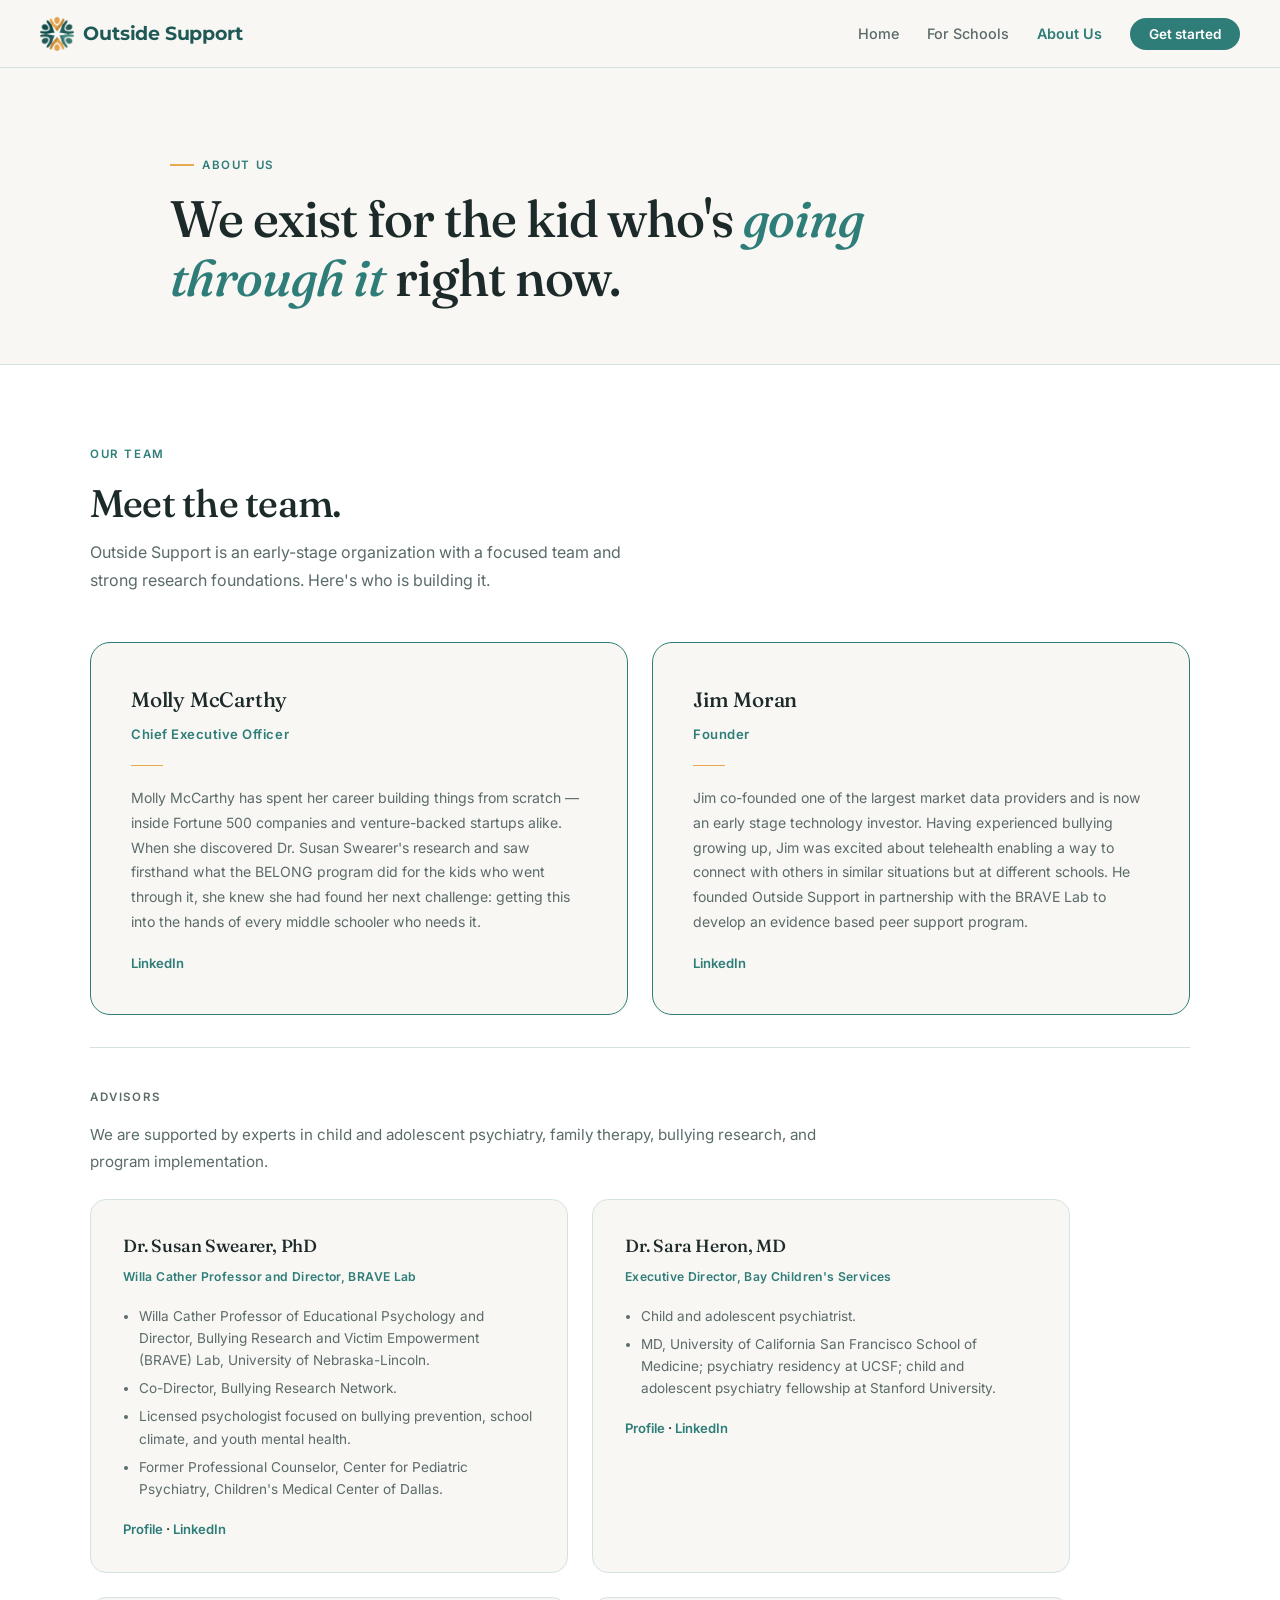
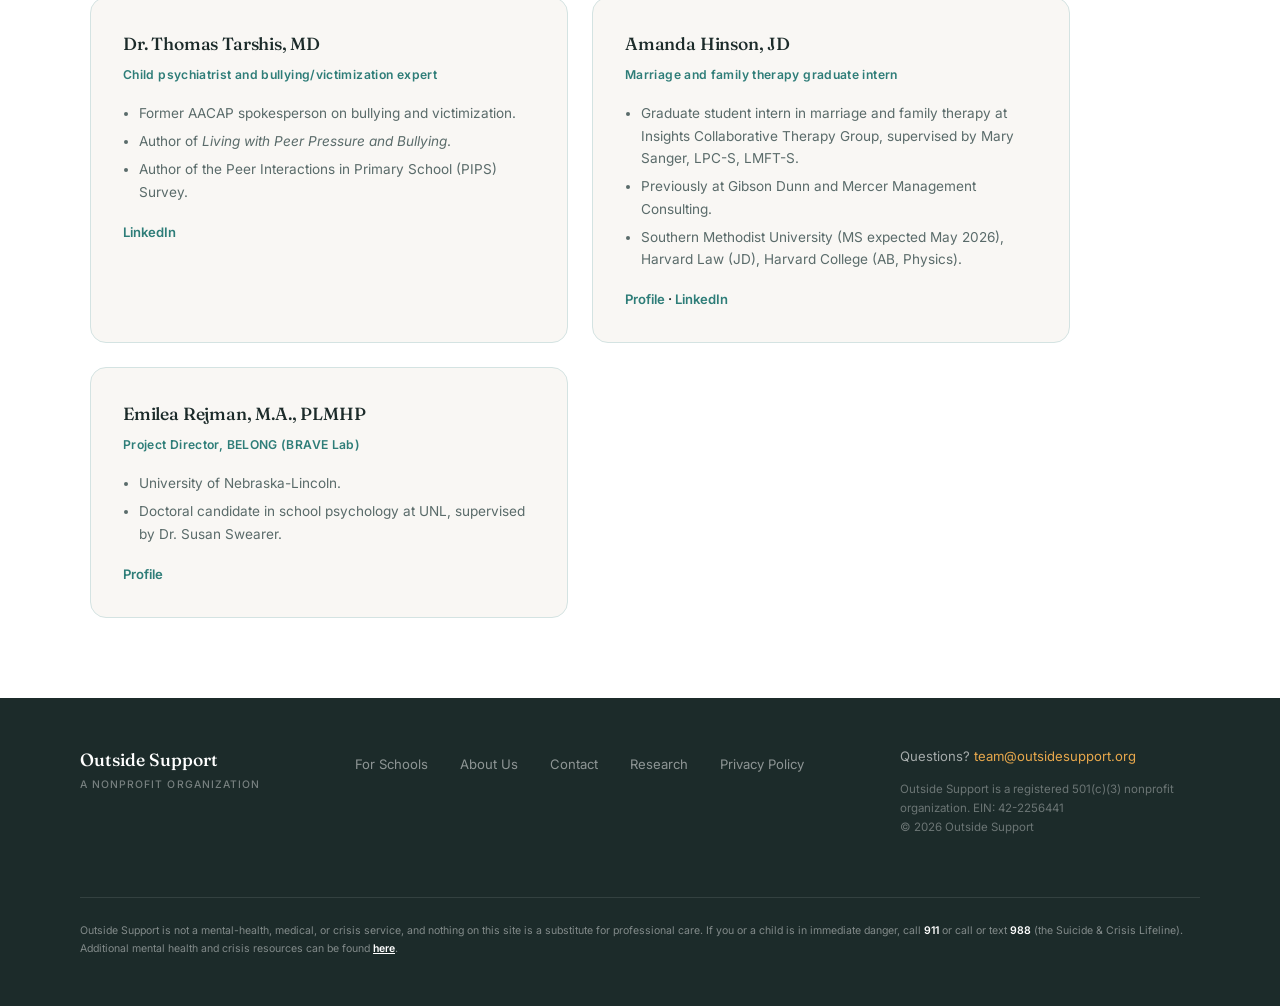
==== commit df9e9e89: "Add files via upload" ====
--- a/outside-support-about.html
+++ b/outside-support-about.html
@@ -5,7 +5,7 @@
   <meta name="viewport" content="width=device-width, initial-scale=1.0" />
   <title>About Us — Outside Support</title>
   <link href="https://fonts.googleapis.com/css2?family=Fraunces:ital,opsz,wght@0,9..144,300;0,9..144,500;0,9..144,600;1,9..144,300&family=Inter:wght@300;400;500;600&family=Montserrat:wght@600;700&display=swap" rel="stylesheet" />
-  <link rel="icon" type="image/png" href="favicon.png" />
+  <link rel="icon" type="image/png" href="favicon.png?v=3" />
   <link rel="stylesheet" href="contact.css?v=4" />
   <script src="contact-config.js" defer></script>
   <script src="contact.js" defer></script>
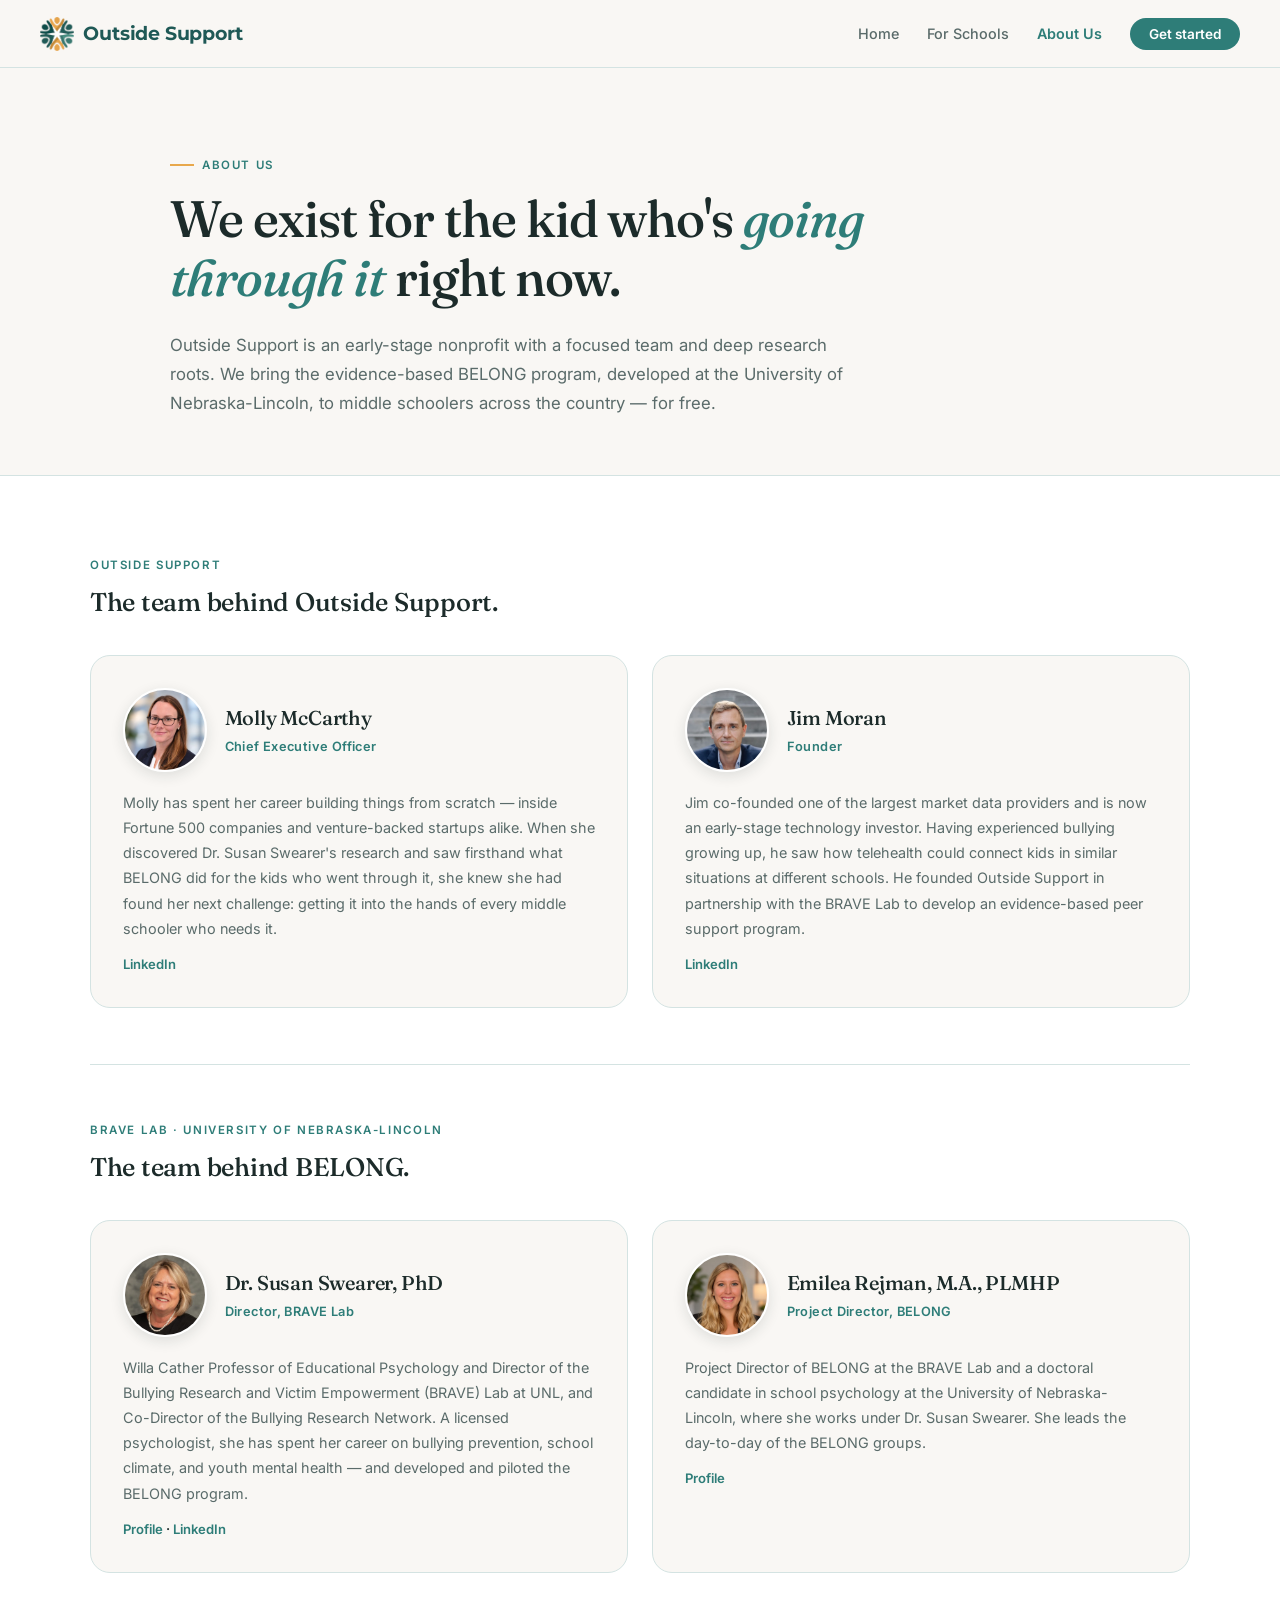
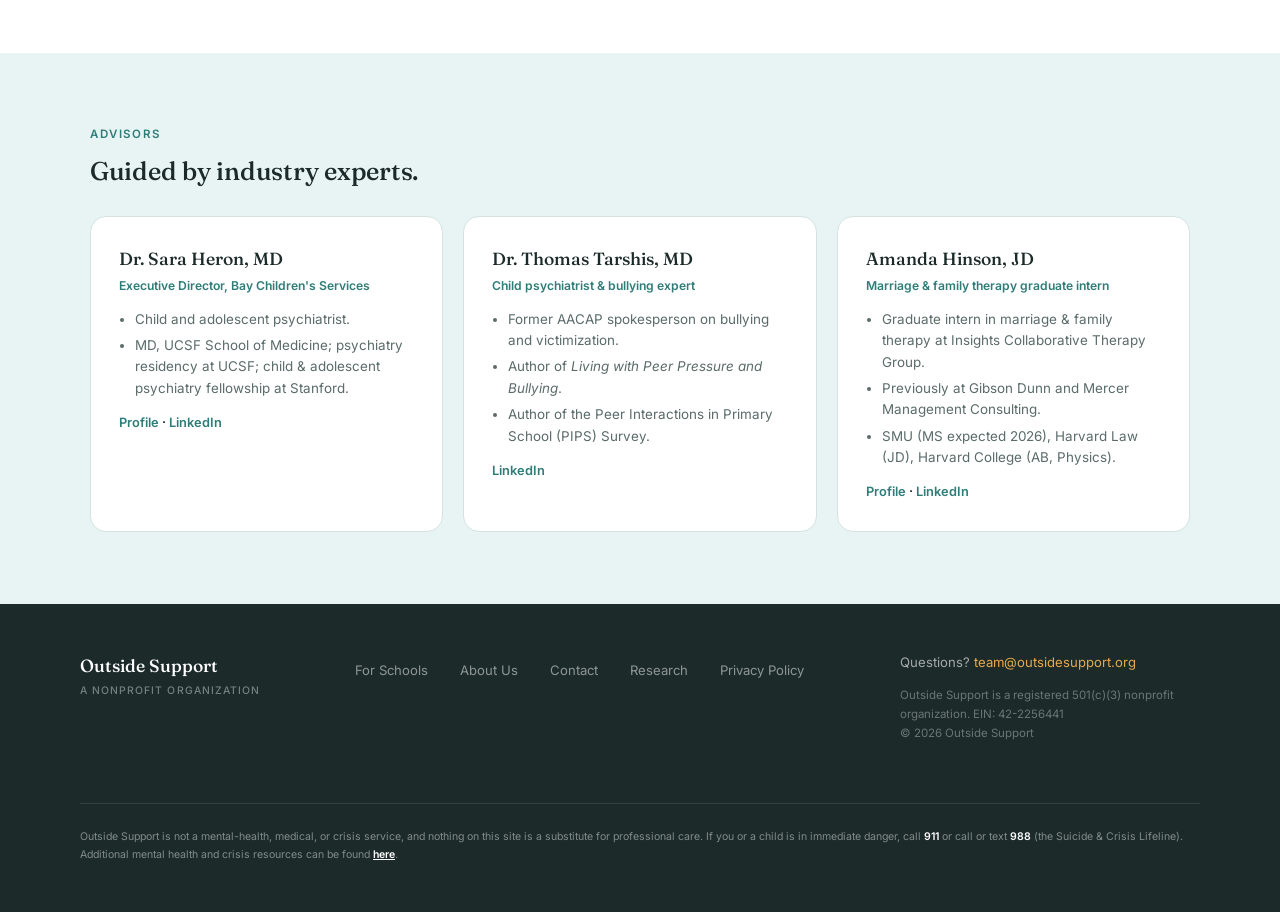
==== commit f5604beb: "Add files via upload" ====
--- a/outside-support-about.html
+++ b/outside-support-about.html
@@ -194,6 +194,33 @@
       .footer-links { flex-wrap: wrap; gap: 1rem; padding-top: 0; }
     }
   
+    /* ── TEAM (v2: photos + grouped teams) ── */
+    .page-lead { margin-top: 1.4rem; max-width: 680px; font-size: 1.05rem; color: var(--mid-gray); line-height: 1.75; }
+    .team-block { max-width: 1100px; margin: 0 auto; }
+    .team-block + .team-block { margin-top: 3.5rem; padding-top: 3.5rem; border-top: 1px solid var(--rule); }
+    .team-head { margin-bottom: 2rem; }
+    .team-eyebrow { font-size: 0.72rem; font-weight: 600; letter-spacing: 0.14em; text-transform: uppercase; color: var(--teal); margin-bottom: 0.5rem; }
+    .team-htitle { font-family: 'Fraunces', serif; font-size: 1.6rem; font-weight: 500; letter-spacing: -0.01em; color: var(--charcoal); }
+    .people { display: grid; grid-template-columns: repeat(2, 1fr); gap: 1.5rem; }
+    .person { background: var(--off-white); border: 1px solid var(--rule); border-radius: 20px; padding: 2rem; display: flex; flex-direction: column; }
+    .person-top { display: flex; align-items: center; gap: 1.1rem; }
+    .person-photo { width: 84px; height: 84px; border-radius: 50%; object-fit: cover; flex: 0 0 auto; border: 2px solid #fff; box-shadow: 0 4px 14px rgba(28,43,42,0.12); }
+    .person-name { font-family: 'Fraunces', serif; font-size: 1.25rem; font-weight: 500; color: var(--charcoal); letter-spacing: -0.01em; }
+    .person-role { font-size: 0.8rem; font-weight: 600; color: var(--teal); letter-spacing: 0.03em; margin-top: 0.2rem; }
+    .person-bio { font-size: 0.9rem; color: var(--mid-gray); line-height: 1.75; margin-top: 1.1rem; }
+    .person-links { margin-top: 0.8rem; font-size: 0.82rem; font-weight: 600; }
+    .person-links a { color: var(--teal); text-decoration: none; }
+    .advisors-band { background: var(--teal-light); padding: 4.5rem 5rem; }
+    .adv-grid { display: grid; grid-template-columns: repeat(3, 1fr); gap: 1.25rem; max-width: 1100px; margin: 1.5rem auto 0; }
+    .adv-card { background: #fff; border: 1px solid var(--rule); border-radius: 16px; padding: 1.75rem; }
+    .adv-name { font-family: 'Fraunces', serif; font-size: 1.1rem; font-weight: 500; color: var(--charcoal); }
+    .adv-role { font-size: 0.76rem; font-weight: 600; color: var(--teal); margin-top: 0.25rem; line-height: 1.4; }
+    .adv-points { margin: 0.9rem 0 0; padding-left: 1rem; color: var(--mid-gray); font-size: 0.84rem; line-height: 1.6; }
+    .adv-points li + li { margin-top: 0.3rem; }
+    .adv-links { margin-top: 0.85rem; font-size: 0.8rem; font-weight: 600; }
+    .adv-links a { color: var(--teal); text-decoration: none; }
+    @media (max-width: 900px) { .people { grid-template-columns: 1fr; } .adv-grid { grid-template-columns: 1fr; } .advisors-band { padding: 3.5rem 1.75rem; } .team-wrap { padding: 4rem 1.75rem; } }
+
 /* === Unified site nav (matches homepage) === */
 nav{position:sticky;top:0;left:auto;right:auto;z-index:100;background:rgba(249,247,244,0.96);backdrop-filter:blur(8px);border-bottom:1px solid var(--rule);padding:0 2.5rem;height:68px;min-height:0;display:flex;align-items:center;justify-content:space-between;flex-wrap:nowrap;gap:0;}
 .nav-logo{display:flex;flex-direction:row;align-items:center;gap:.6rem;flex:0 0 auto;text-decoration:none;line-height:1.1;}
@@ -233,92 +260,77 @@
   <div class="page-hero">
     <div class="page-eyebrow">About Us</div>
     <h1>We exist for the kid who's <em>going through it</em> right now.</h1>
+    <p class="page-lead">Outside Support is an early-stage nonprofit with a focused team and deep research roots. We bring the evidence-based BELONG program, developed at the University of Nebraska-Lincoln, to middle schoolers across the country — for free.</p>
   </div>
 
   <!-- TEAM -->
   <div class="team-wrap">
     <div class="team-inner">
-      <div class="section-label">Our Team</div>
-      <h2 class="section-headline">Meet the team.</h2>
-      <p class="section-sub">Outside Support is an early-stage organization with a focused team and strong research foundations. Here's who is building it.</p>
-
-      <div class="team-grid">
-        <div class="team-card featured">
-          <div class="team-name">Molly McCarthy</div>
-          <div class="team-title">Chief Executive Officer</div>
-          <div class="team-divider"></div>
-          <p class="team-bio">Molly McCarthy has spent her career building things from scratch — inside Fortune 500 companies and venture-backed startups alike. When she discovered Dr. Susan Swearer's research and saw firsthand what the BELONG program did for the kids who went through it, she knew she had found her next challenge: getting this into the hands of every middle schooler who needs it.</p>
-          <div class="team-links"><a href="https://www.linkedin.com/in/molly-mccarthy-b9b5912/" target="_blank" rel="noopener">LinkedIn</a></div>
-        </div>
-
-        <div class="team-card featured">
-          <div class="team-name">Jim Moran</div>
-          <div class="team-title">Founder</div>
-          <div class="team-divider"></div>
-          <p class="team-bio">Jim co-founded one of the largest market data providers and is now an early stage technology investor. Having experienced bullying growing up, Jim was excited about telehealth enabling a way to connect with others in similar situations but at different schools. He founded Outside Support in partnership with the BRAVE Lab to develop an evidence based peer support program.</p>
-          <div class="team-links"><a href="https://www.linkedin.com/in/jamesdmoran/" target="_blank" rel="noopener">LinkedIn</a></div>
+
+      <div class="team-block">
+        <div class="team-head">
+          <div class="team-eyebrow">Outside Support</div>
+          <div class="team-htitle">The team behind Outside Support.</div>
+        </div>
+        <div class="people">
+          <div class="person">
+            <div class="person-top"><img class="person-photo" src="molly.jpg?v=1" alt="Molly McCarthy"><div><div class="person-name">Molly McCarthy</div><div class="person-role">Chief Executive Officer</div></div></div>
+            <p class="person-bio">Molly has spent her career building things from scratch — inside Fortune 500 companies and venture-backed startups alike. When she discovered Dr. Susan Swearer's research and saw firsthand what BELONG did for the kids who went through it, she knew she had found her next challenge: getting it into the hands of every middle schooler who needs it.</p>
+            <div class="person-links"><a href="https://www.linkedin.com/in/molly-mccarthy-b9b5912/" target="_blank" rel="noopener">LinkedIn</a></div>
+          </div>
+          <div class="person">
+            <div class="person-top"><img class="person-photo" src="jim.jpg?v=1" alt="Jim Moran"><div><div class="person-name">Jim Moran</div><div class="person-role">Founder</div></div></div>
+            <p class="person-bio">Jim co-founded one of the largest market data providers and is now an early-stage technology investor. Having experienced bullying growing up, he saw how telehealth could connect kids in similar situations at different schools. He founded Outside Support in partnership with the BRAVE Lab to develop an evidence-based peer support program.</p>
+            <div class="person-links"><a href="https://www.linkedin.com/in/jamesdmoran/" target="_blank" rel="noopener">LinkedIn</a></div>
+          </div>
         </div>
       </div>
 
-      <div class="advisors-section">
-        <div class="advisors-label">Advisors</div>
-        <p class="advisors-intro">We are supported by experts in child and adolescent psychiatry, family therapy, bullying research, and program implementation.</p>
-        <div class="advisors-grid">
-
-          <div class="advisor-card">
-            <div class="advisor-name">Dr. Susan Swearer, PhD</div>
-            <div class="advisor-title">Willa Cather Professor and Director, BRAVE Lab</div>
-            <ul class="advisor-points">
-              <li>Willa Cather Professor of Educational Psychology and Director, Bullying Research and Victim Empowerment (BRAVE) Lab, University of Nebraska-Lincoln.</li>
-              <li>Co-Director, Bullying Research Network.</li>
-              <li>Licensed psychologist focused on bullying prevention, school climate, and youth mental health.</li>
-              <li>Former Professional Counselor, Center for Pediatric Psychiatry, Children's Medical Center of Dallas.</li>
-            </ul>
-            <div class="advisor-links"><a href="https://cehs.unl.edu/edpsych/person/susan-swearer/" target="_blank" rel="noopener">Profile</a> &middot; <a href="https://www.linkedin.com/in/susan-swearer-46585037/" target="_blank" rel="noopener">LinkedIn</a></div>
+      <div class="team-block">
+        <div class="team-head">
+          <div class="team-eyebrow">BRAVE Lab &middot; University of Nebraska-Lincoln</div>
+          <div class="team-htitle">The team behind BELONG.</div>
+        </div>
+        <div class="people">
+          <div class="person">
+            <div class="person-top"><img class="person-photo" src="swearer.jpg?v=1" alt="Dr. Susan Swearer"><div><div class="person-name">Dr. Susan Swearer, PhD</div><div class="person-role">Director, BRAVE Lab</div></div></div>
+            <p class="person-bio">Willa Cather Professor of Educational Psychology and Director of the Bullying Research and Victim Empowerment (BRAVE) Lab at UNL, and Co-Director of the Bullying Research Network. A licensed psychologist, she has spent her career on bullying prevention, school climate, and youth mental health — and developed and piloted the BELONG program.</p>
+            <div class="person-links"><a href="https://cehs.unl.edu/edpsych/person/susan-swearer/" target="_blank" rel="noopener">Profile</a> &middot; <a href="https://www.linkedin.com/in/susan-swearer-46585037/" target="_blank" rel="noopener">LinkedIn</a></div>
           </div>
-
-          <div class="advisor-card">
-            <div class="advisor-name">Dr. Sara Heron, MD</div>
-            <div class="advisor-title">Executive Director, Bay Children's Services</div>
-            <ul class="advisor-points">
-              <li>Child and adolescent psychiatrist.</li>
-              <li>MD, University of California San Francisco School of Medicine; psychiatry residency at UCSF; child and adolescent psychiatry fellowship at Stanford University.</li>
-            </ul>
-            <div class="advisor-links"><a href="https://baychildren.org/providers" target="_blank" rel="noopener">Profile</a> &middot; <a href="https://www.linkedin.com/in/sara-heron-445b471b9/" target="_blank" rel="noopener">LinkedIn</a></div>
+          <div class="person">
+            <div class="person-top"><img class="person-photo" src="rejman.jpg?v=1" alt="Emilea Rejman"><div><div class="person-name">Emilea Rejman, M.A., PLMHP</div><div class="person-role">Project Director, BELONG</div></div></div>
+            <p class="person-bio">Project Director of BELONG at the BRAVE Lab and a doctoral candidate in school psychology at the University of Nebraska-Lincoln, where she works under Dr. Susan Swearer. She leads the day-to-day of the BELONG groups.</p>
+            <div class="person-links"><a href="https://bravelab.unl.edu/sites/unl.edu.cehs.brave-lab/files/media/file/Rejman%20CV%202024-4.pdf" target="_blank" rel="noopener">Profile</a></div>
           </div>
-
-          <div class="advisor-card">
-            <div class="advisor-name">Dr. Thomas Tarshis, MD</div>
-            <div class="advisor-title">Child psychiatrist and bullying/victimization expert</div>
-            <ul class="advisor-points">
-              <li>Former AACAP spokesperson on bullying and victimization.</li>
-              <li>Author of <em>Living with Peer Pressure and Bullying</em>.</li>
-              <li>Author of the Peer Interactions in Primary School (PIPS) Survey.</li>
-            </ul>
-            <div class="advisor-links"><a href="https://www.linkedin.com/in/thomas-tarshis-116a204/" target="_blank" rel="noopener">LinkedIn</a></div>
-          </div>
-
-          <div class="advisor-card">
-            <div class="advisor-name">Amanda Hinson, JD</div>
-            <div class="advisor-title">Marriage and family therapy graduate intern</div>
-            <ul class="advisor-points">
-              <li>Graduate student intern in marriage and family therapy at Insights Collaborative Therapy Group, supervised by Mary Sanger, LPC-S, LMFT-S.</li>
-              <li>Previously at Gibson Dunn and Mercer Management Consulting.</li>
-              <li>Southern Methodist University (MS expected May 2026), Harvard Law (JD), Harvard College (AB, Physics).</li>
-            </ul>
-            <div class="advisor-links"><a href="https://www.insightstherapy.com/therapists/amanda-hinson" target="_blank" rel="noopener">Profile</a> &middot; <a href="https://www.linkedin.com/in/amandasharp/" target="_blank" rel="noopener">LinkedIn</a></div>
-          </div>
-
-          <div class="advisor-card">
-            <div class="advisor-name">Emilea Rejman, M.A., PLMHP</div>
-            <div class="advisor-title">Project Director, BELONG (BRAVE Lab)</div>
-            <ul class="advisor-points">
-              <li>University of Nebraska-Lincoln.</li>
-              <li>Doctoral candidate in school psychology at UNL, supervised by Dr. Susan Swearer.</li>
-            </ul>
-            <div class="advisor-links"><a href="https://bravelab.unl.edu/sites/unl.edu.cehs.brave-lab/files/media/file/Rejman%20CV%202024-4.pdf" target="_blank" rel="noopener">Profile</a></div>
-          </div>
-
+        </div>
+      </div>
+
+    </div>
+  </div>
+
+  <!-- ADVISORS -->
+  <div class="advisors-band">
+    <div class="team-inner">
+      <div class="team-eyebrow">Advisors</div>
+      <div class="team-htitle">Guided by industry experts.</div>
+      <div class="adv-grid">
+        <div class="adv-card">
+          <div class="adv-name">Dr. Sara Heron, MD</div>
+          <div class="adv-role">Executive Director, Bay Children's Services</div>
+          <ul class="adv-points"><li>Child and adolescent psychiatrist.</li><li>MD, UCSF School of Medicine; psychiatry residency at UCSF; child &amp; adolescent psychiatry fellowship at Stanford.</li></ul>
+          <div class="adv-links"><a href="https://baychildren.org/providers" target="_blank" rel="noopener">Profile</a> &middot; <a href="https://www.linkedin.com/in/sara-heron-445b471b9/" target="_blank" rel="noopener">LinkedIn</a></div>
+        </div>
+        <div class="adv-card">
+          <div class="adv-name">Dr. Thomas Tarshis, MD</div>
+          <div class="adv-role">Child psychiatrist &amp; bullying expert</div>
+          <ul class="adv-points"><li>Former AACAP spokesperson on bullying and victimization.</li><li>Author of <em>Living with Peer Pressure and Bullying</em>.</li><li>Author of the Peer Interactions in Primary School (PIPS) Survey.</li></ul>
+          <div class="adv-links"><a href="https://www.linkedin.com/in/thomas-tarshis-116a204/" target="_blank" rel="noopener">LinkedIn</a></div>
+        </div>
+        <div class="adv-card">
+          <div class="adv-name">Amanda Hinson, JD</div>
+          <div class="adv-role">Marriage &amp; family therapy graduate intern</div>
+          <ul class="adv-points"><li>Graduate intern in marriage &amp; family therapy at Insights Collaborative Therapy Group.</li><li>Previously at Gibson Dunn and Mercer Management Consulting.</li><li>SMU (MS expected 2026), Harvard Law (JD), Harvard College (AB, Physics).</li></ul>
+          <div class="adv-links"><a href="https://www.insightstherapy.com/therapists/amanda-hinson" target="_blank" rel="noopener">Profile</a> &middot; <a href="https://www.linkedin.com/in/amandasharp/" target="_blank" rel="noopener">LinkedIn</a></div>
         </div>
       </div>
     </div>
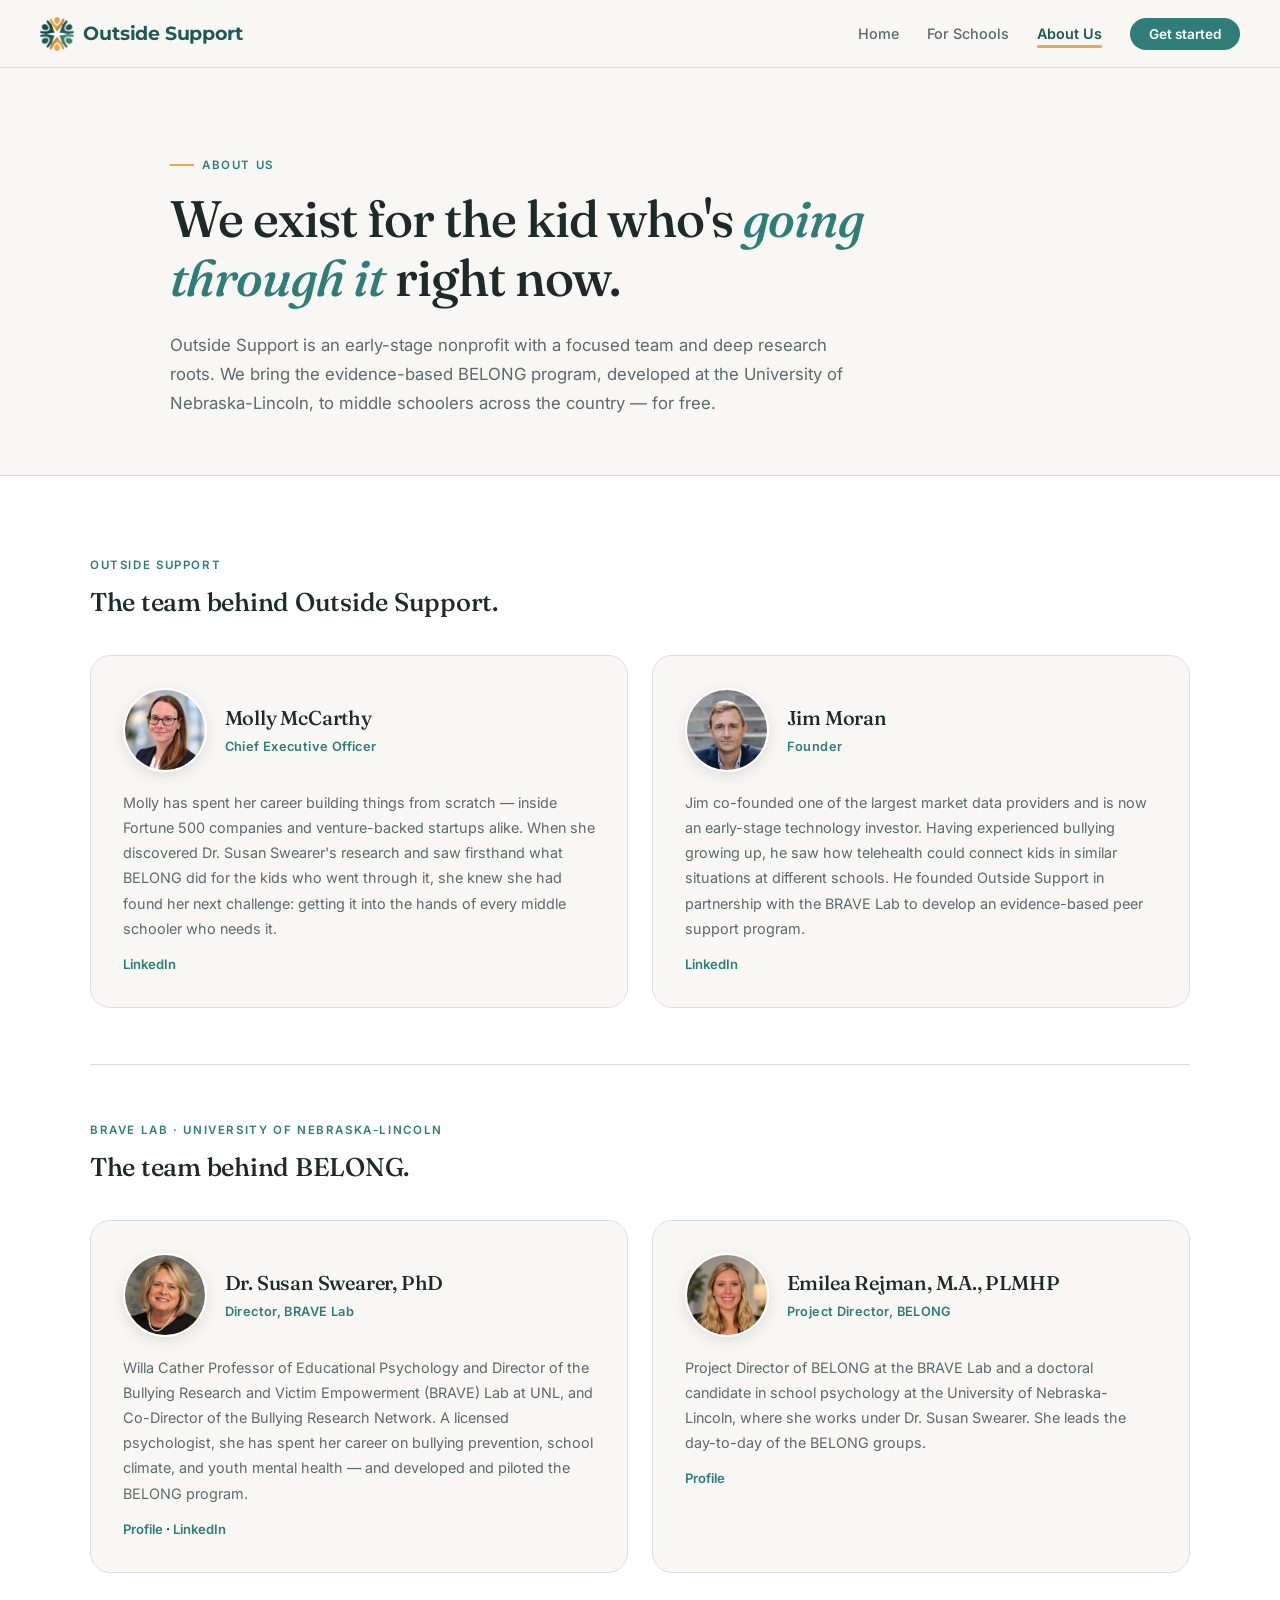
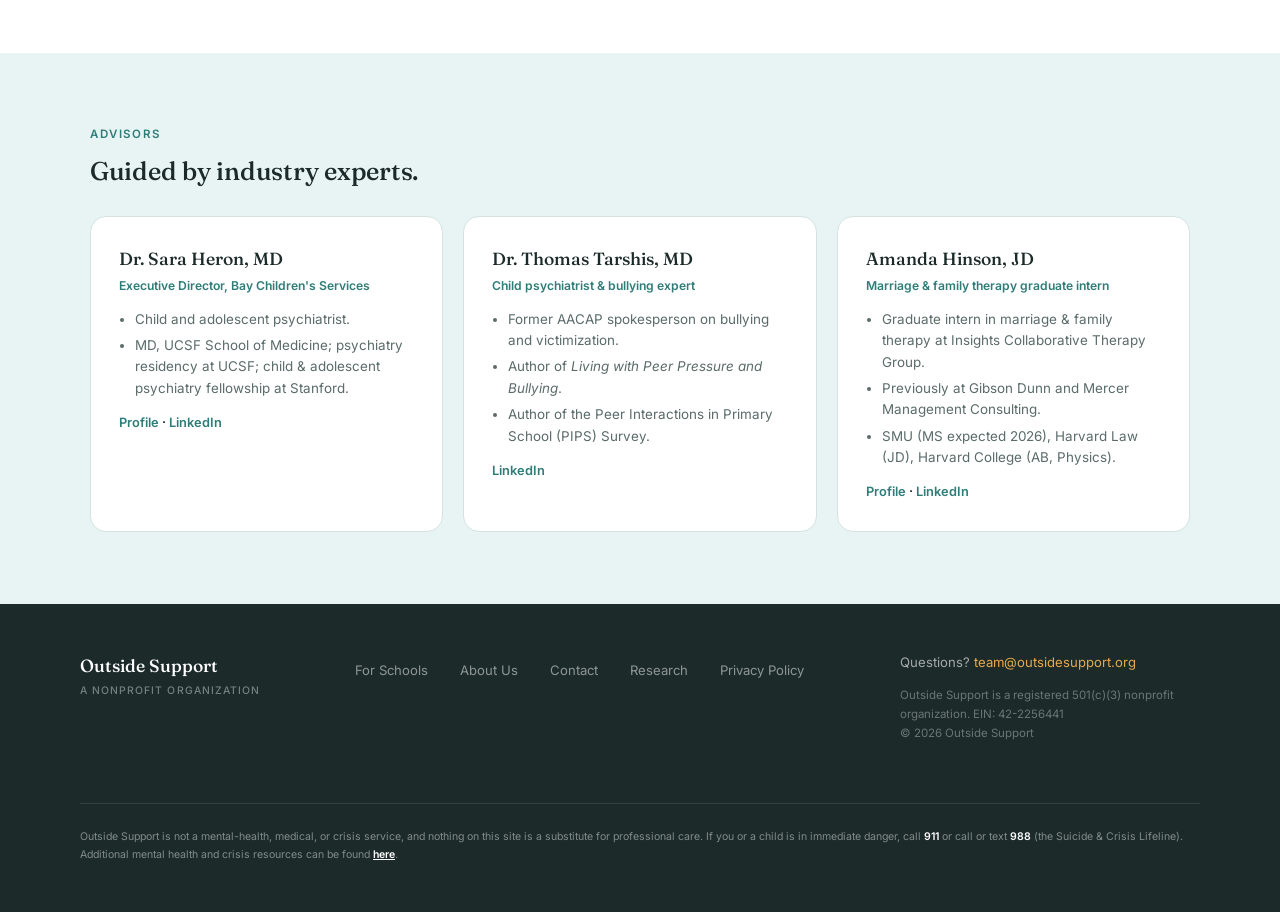
==== commit c19f1e8c: "Add files via upload" ====
--- a/outside-support-about.html
+++ b/outside-support-about.html
@@ -229,7 +229,8 @@
 .nav-links{display:flex;align-items:center;gap:1.75rem;list-style:none;width:auto;flex-wrap:nowrap;padding-bottom:0;}
 .nav-links a{text-decoration:none;font-size:.9rem;font-weight:500;color:var(--mid-gray);cursor:pointer;white-space:nowrap;transition:color .2s;}
 .nav-links a:hover{color:var(--teal);}
-.nav-links a.active{color:var(--teal);font-weight:600;}
+.nav-links a.active{color:var(--teal-dark);font-weight:600;position:relative;}
+.nav-links a.active::after{content:"";position:absolute;left:0;right:0;bottom:-6px;height:3px;border-radius:2px;background:var(--amber);}
 .nav-cta{background:var(--teal);color:#fff !important;padding:.5rem 1.2rem;border-radius:100px;font-size:.85rem !important;font-weight:600 !important;}
 .nav-cta:hover{background:var(--teal-dark) !important;}
 .page-hero{margin-top:0 !important;}
